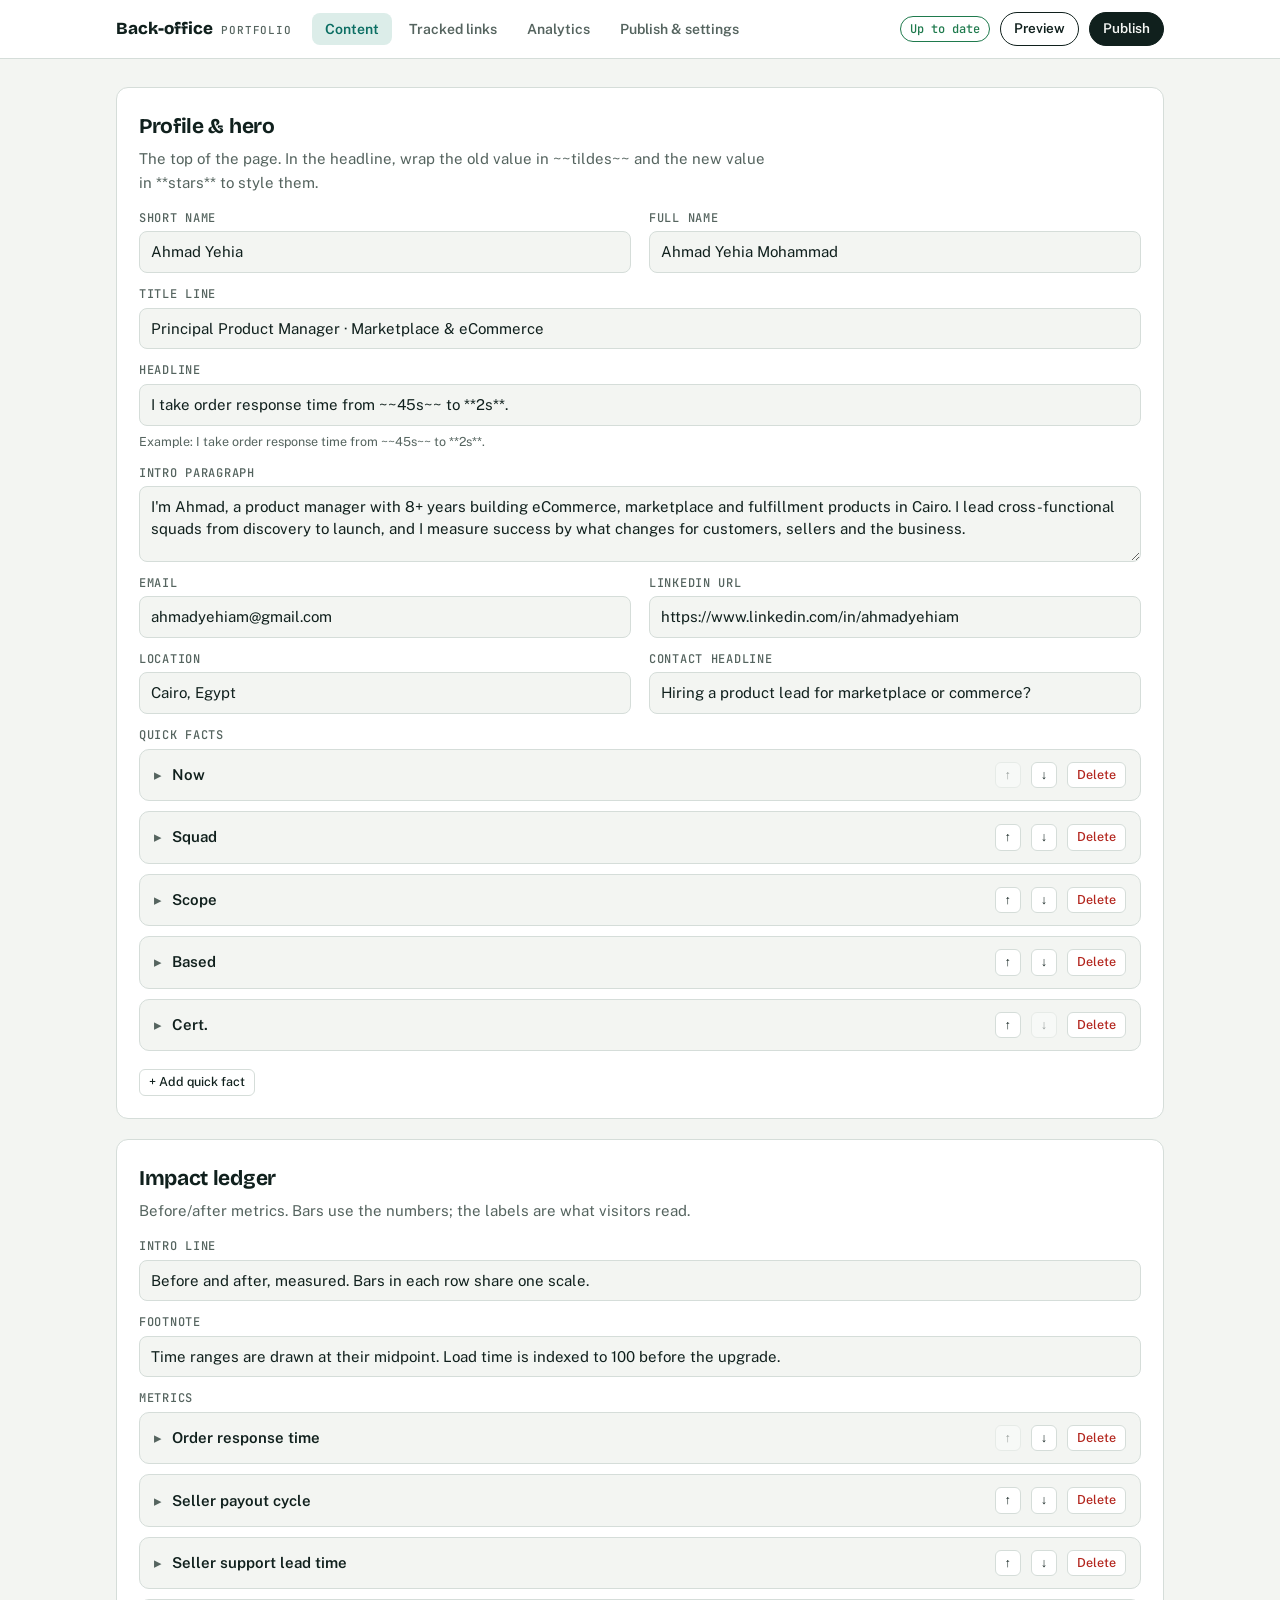
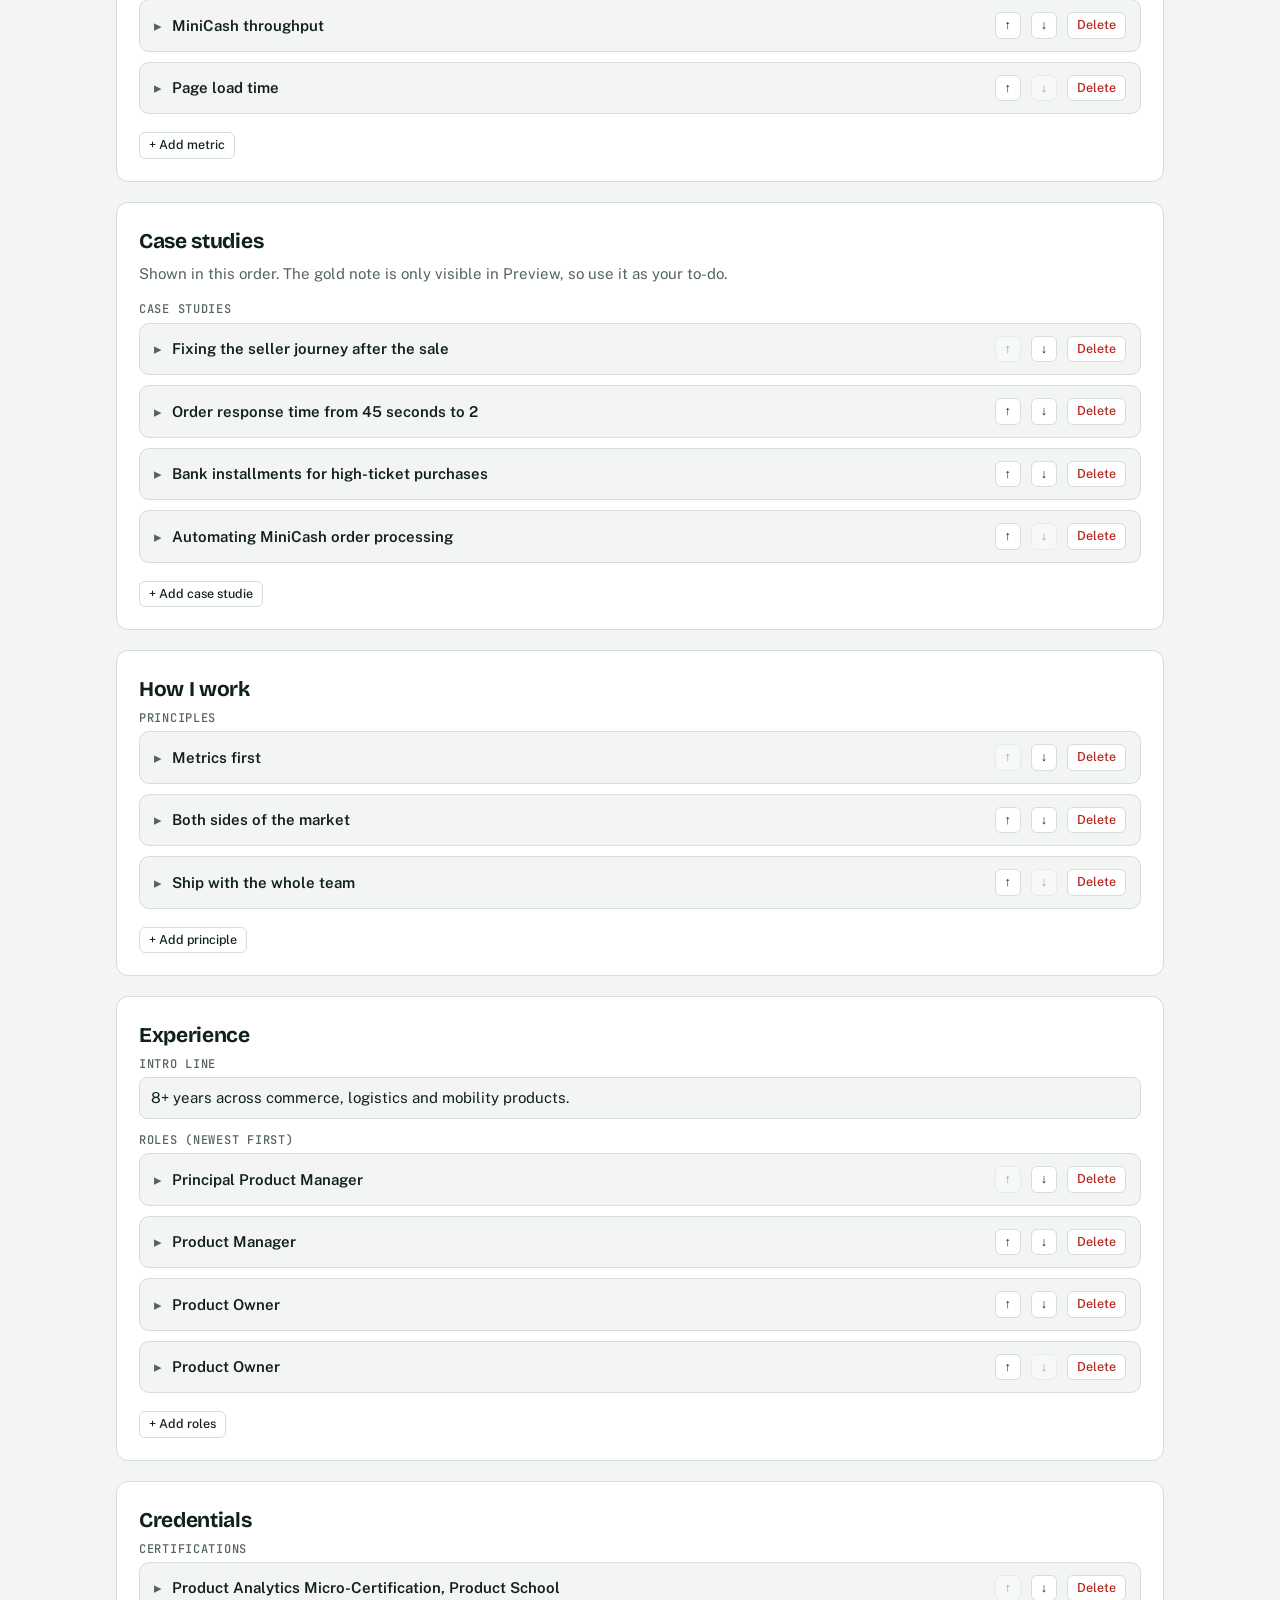
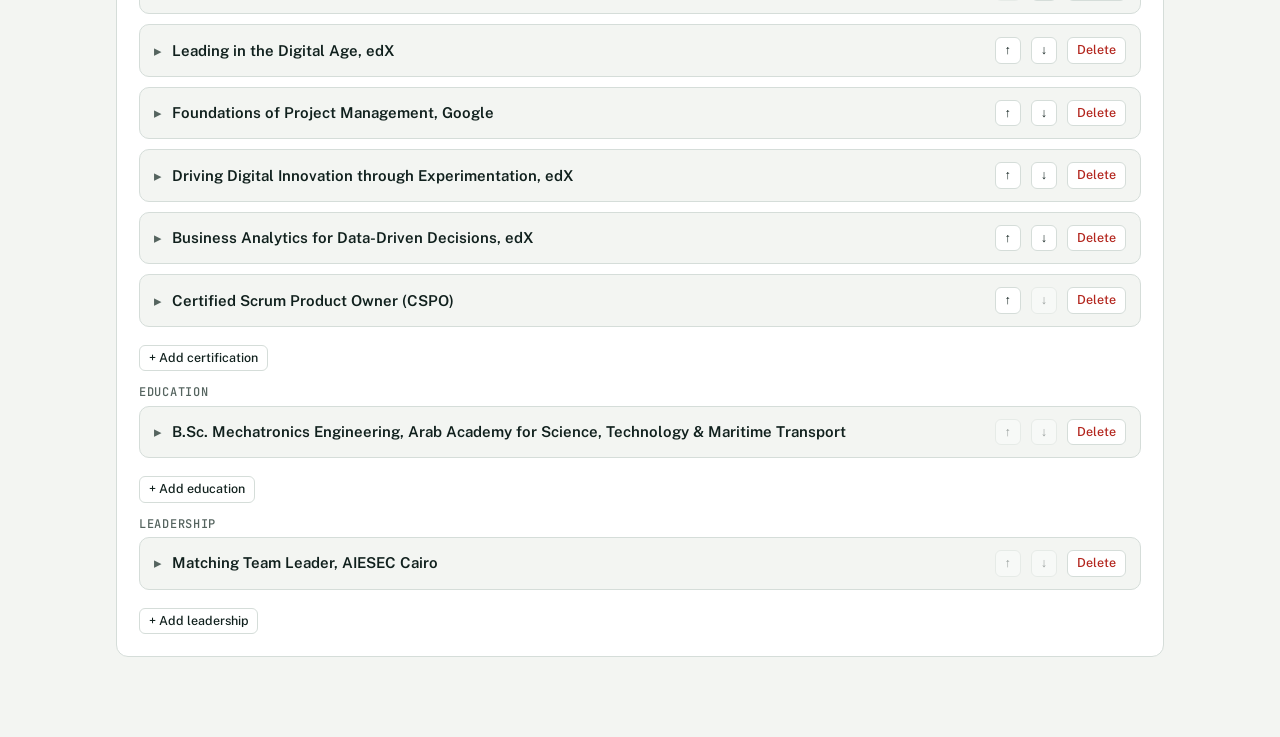
==== admin.html @ ebebc7ee "Add files via upload" ====
<!doctype html>
<html lang="en">
<head>
<meta charset="utf-8">
<meta name="viewport" content="width=device-width, initial-scale=1, viewport-fit=cover">
<meta name="robots" content="noindex, nofollow">
<title>Portfolio Back-office</title>
<link rel="preconnect" href="https://fonts.googleapis.com">
<link rel="preconnect" href="https://fonts.gstatic.com" crossorigin>
<link rel="stylesheet" href="https://fonts.googleapis.com/css2?family=Bricolage+Grotesque:opsz,wght@12..96,700;12..96,800&family=Public+Sans:wght@400;500;600&family=JetBrains+Mono:wght@400;500&display=swap">
<link rel="stylesheet" href="assets/site.css">
<style>
/* Back-office: sticky top bar with tabs + status, single working column. Reuses site tokens. */
:root{ --ok:#1F7A4D; --warn:#A86A00; --bad:#B3261E; }
@media (prefers-color-scheme: dark){ :root{ --ok:#5BD192; --warn:#F2B84B; --bad:#FF8A80; } }
body{font-size:15px}
.bar-top{position:sticky; top:0; z-index:30; background:var(--surface); border-bottom:1px solid var(--line)}
.bar-top .wrap{display:flex; flex-wrap:wrap; align-items:center; gap:10px 20px; padding-block:12px}
.brand{font:800 17px/1 var(--display)}
.brand small{font:500 11px/1 var(--mono); color:var(--muted); letter-spacing:.08em; text-transform:uppercase; margin-left:8px}
.tabs{display:flex; gap:4px; flex-wrap:wrap; flex:1}
.tab{font:600 14px/1 var(--body); padding:9px 13px; border-radius:8px; border:0; background:transparent; color:var(--muted); cursor:pointer}
.tab[aria-selected="true"]{background:var(--teal-soft); color:var(--teal)}
.status{display:flex; align-items:center; gap:10px; flex-wrap:wrap}
.pill{font:500 12px/1 var(--mono); padding:6px 9px; border-radius:999px; border:1px solid var(--line); color:var(--muted); white-space:nowrap}
.pill.dirty{border-color:var(--gold-bar); color:var(--gold)}
.pill.ok{border-color:var(--ok); color:var(--ok)}
.btn.sm{padding:9px 13px; font-size:13.5px}
main.wrap{padding-block:28px 80px}
.panel{display:grid; gap:20px}
.card{padding-block:22px; background:var(--surface); border:1px solid var(--line); border-radius:12px; padding:22px; min-width:0}
.card > h2{font-size:21px; margin-bottom:4px}
.card > .hint{color:var(--muted); margin:0 0 16px; max-width:70ch}
.grid2{display:grid; grid-template-columns:repeat(2,minmax(0,1fr)); gap:14px 18px}
.field{display:grid; gap:6px; min-width:0}
.field.full{grid-column:1 / -1}
.field > span{font:500 12px/1.2 var(--mono); letter-spacing:.06em; text-transform:uppercase; color:var(--muted)}
.field small{color:var(--muted); font-size:12.5px}
input[type=text], input[type=number], input[type=url], input[type=email], input[type=password], input[type=date], textarea, select{
  font:400 15px/1.45 var(--body); color:var(--fg); background:var(--bg); border:1px solid var(--line); border-radius:8px; padding:9px 11px; width:100%; min-width:0}
textarea{min-height:76px; resize:vertical}
input:focus, textarea:focus, select:focus{outline:2px solid var(--teal); outline-offset:0; border-color:transparent}
.check{display:flex; gap:8px; align-items:center; font-weight:500}
details.item{border:1px solid var(--line); border-radius:10px; background:var(--bg)}
details.item + details.item{margin-top:10px}
details.item > summary{cursor:pointer; list-style:none; display:flex; align-items:center; gap:10px; padding:12px 14px; font-weight:600}
details.item > summary::-webkit-details-marker{display:none}
details.item > summary::before{content:"▸"; color:var(--muted); transition:transform .15s}
details.item[open] > summary::before{transform:rotate(90deg)}
summary .s-title{flex:1; min-width:0; overflow:hidden; text-overflow:ellipsis; white-space:nowrap}
.item-body{padding:4px 14px 16px; display:grid; gap:14px}
.mini{font:500 12.5px/1 var(--body); padding:6px 9px; border-radius:6px; border:1px solid var(--line); background:var(--surface); color:var(--fg); cursor:pointer}
.mini:hover{border-color:var(--teal)}
.mini.danger{color:var(--bad)}
.mini:disabled{opacity:.4; cursor:default}
.list-actions{display:flex; gap:8px; margin-top:12px; flex-wrap:wrap}
.sub{border-left:2px solid var(--line); padding-left:14px; display:grid; gap:10px}
.sub-title{font:500 12px/1 var(--mono); letter-spacing:.06em; text-transform:uppercase; color:var(--muted)}
.row-inline{display:flex; gap:8px; flex-wrap:wrap; align-items:center}
.msg{font-size:14px; padding:10px 12px; border-radius:8px; background:var(--teal-soft); color:var(--fg)}
.msg.bad{background:color-mix(in srgb, var(--bad) 14%, transparent)}
.msg.warn{background:color-mix(in srgb, var(--gold-bar) 18%, transparent)}
table{width:100%; border-collapse:collapse; font-size:14px}
th{text-align:left; font:500 11.5px/1.2 var(--mono); letter-spacing:.06em; text-transform:uppercase; color:var(--muted); padding:8px 10px; border-bottom:1px solid var(--line); white-space:nowrap}
td{padding:10px; border-bottom:1px solid var(--line); vertical-align:top}
td.num, th.num{text-align:right; font-variant-numeric:tabular-nums}
.tbl{overflow-x:auto}
.code{font:400 12.5px/1.4 var(--mono); word-break:break-all}
.kpis{display:grid; grid-template-columns:repeat(4,minmax(0,1fr)); gap:14px}
.kpi{background:var(--bg); border:1px solid var(--line); border-radius:10px; padding:14px 16px}
.kpi b{display:block; font:700 30px/1.1 var(--display); font-variant-numeric:tabular-nums; margin-top:8px}
.kpi small{color:var(--muted)}
.example{font:500 11.5px/1 var(--mono); color:var(--gold); border:1px dashed var(--gold); border-radius:4px; padding:3px 6px; letter-spacing:.04em}
.chart{width:100%; height:auto; display:block}
.chart text{fill:var(--muted); font:500 10px var(--mono)}
.chart .grid{stroke:var(--line)}
.chart .b{fill:var(--teal)}
.chart .b.last{fill:var(--gold-bar)}
.funnel{display:grid; gap:10px}
.fstep{display:grid; grid-template-columns:minmax(0,180px) minmax(0,1fr) 64px; gap:12px; align-items:center}
.fstep .track{height:14px; background:var(--teal-soft); border-radius:3px; position:relative}
.fstep .fill{background:var(--teal)}
.two{display:grid; grid-template-columns:repeat(2,minmax(0,1fr)); gap:20px}
@media (max-width:820px){ .grid2, .two{grid-template-columns:1fr} .kpis{grid-template-columns:repeat(2,minmax(0,1fr))} .fstep{grid-template-columns:110px minmax(0,1fr) 48px} }
</style>
</head>
<body>
<div class="bar-top">
  <div class="wrap">
    <div class="brand">Back-office<small>Portfolio</small></div>
    <div class="tabs" role="tablist">
      <button class="tab" role="tab" id="t-content" data-tab="content" aria-selected="true">Content</button>
      <button class="tab" role="tab" id="t-links" data-tab="links" aria-selected="false">Tracked links</button>
      <button class="tab" role="tab" id="t-analytics" data-tab="analytics" aria-selected="false">Analytics</button>
      <button class="tab" role="tab" id="t-publish" data-tab="publish" aria-selected="false">Publish &amp; settings</button>
    </div>
    <div class="status">
      <span class="pill" id="draft-pill">Loading…</span>
      <a class="btn ghost sm" href="index.html?preview=1" target="_blank" rel="noopener" id="preview-btn">Preview</a>
      <button class="btn sm" type="button" id="publish-btn">Publish</button>
    </div>
  </div>
</div>

<main class="wrap">
  <div class="panel" id="p-content"></div>
  <div class="panel" id="p-links" hidden></div>
  <div class="panel" id="p-analytics" hidden></div>
  <div class="panel" id="p-publish" hidden></div>
</main>

<script>
(function () {
  "use strict";
  // ================= storage helpers =================
  function lsGet(k, d) { try { var v = localStorage.getItem(k); return v == null ? d : JSON.parse(v); } catch (e) { return d; } }
  function lsSet(k, v) { try { localStorage.setItem(k, JSON.stringify(v)); return true; } catch (e) { return false; } }
  function esc(s) { return String(s == null ? "" : s).replace(/[&<>"']/g, function (c) { return { "&": "&amp;", "<": "&lt;", ">": "&gt;", '"': "&quot;", "'": "&#39;" }[c]; }); }
  function $(id) { return document.getElementById(id); }
  function h(tag, attrs, kids) {
    var el = document.createElement(tag);
    for (var k in (attrs || {})) {
      var v = attrs[k];
      if (k === "text") el.textContent = v;
      else if (k === "html") el.innerHTML = v;
      else if (k.slice(0, 2) === "on") el.addEventListener(k.slice(2), v);
      else if (v === true) el.setAttribute(k, "");
      else if (v !== false && v != null) el.setAttribute(k, v);
    }
    (kids || []).forEach(function (c) { if (c != null) el.appendChild(typeof c === "string" ? document.createTextNode(c) : c); });
    return el;
  }
  function b64encode(str) { var bytes = new TextEncoder().encode(str), bin = ""; bytes.forEach(function (b) { bin += String.fromCharCode(b); }); return btoa(bin); }
  function b64decode(b64) { var bin = atob(b64.replace(/\n/g, "")), bytes = new Uint8Array(bin.length); for (var i = 0; i < bin.length; i++) bytes[i] = bin.charCodeAt(i); return new TextDecoder().decode(bytes); }
  function clone(o) { return JSON.parse(JSON.stringify(o)); }

  // ================= state =================
  var state = null;            // working draft
  var published = null;        // last known live content (string)
  var gh = lsGet("portfolio-github", { owner: "", repo: "", branch: "main", token: "" });

  function setDirty() {
    var dirty = published !== JSON.stringify(state);
    var p = $("draft-pill");
    p.textContent = dirty ? "Unpublished changes" : "Up to date";
    p.className = "pill " + (dirty ? "dirty" : "ok");
  }
  var saveT;
  function changed() {
    clearTimeout(saveT);
    saveT = setTimeout(function () { lsSet("portfolio-draft", state); setDirty(); }, 250);
    setDirty();
  }

  // ================= schema =================
  var CAT = [["seller", "Sellers"], ["customer", "Customers"], ["ops", "Operations"]];
  var SCHEMA = [
    { title: "Profile & hero", hint: "The top of the page. In the headline, wrap the old value in ~~tildes~~ and the new value in **stars** to style them.", path: "profile", fields: [
      { k: "name", label: "Short name" }, { k: "fullName", label: "Full name" },
      { k: "eyebrow", label: "Title line", full: true },
      { k: "headline", label: "Headline", full: true, help: "Example: I take order response time from ~~45s~~ to **2s**." },
      { k: "lede", label: "Intro paragraph", type: "textarea", full: true },
      { k: "email", label: "Email", type: "email" }, { k: "linkedin", label: "LinkedIn URL", type: "url" },
      { k: "location", label: "Location" }, { k: "contactHeadline", label: "Contact headline" },
      { k: "facts", label: "Quick facts", type: "list", itemTitle: "label", fields: [{ k: "label", label: "Label" }, { k: "value", label: "Value" }], blank: { label: "", value: "" } }
    ] },
    { title: "Impact ledger", hint: "Before/after metrics. Bars use the numbers; the labels are what visitors read.", path: "ledger", fields: [
      { k: "intro", label: "Intro line", full: true }, { k: "note", label: "Footnote", full: true },
      { k: "rows", label: "Metrics", type: "list", itemTitle: "title", fields: [
        { k: "title", label: "Metric" }, { k: "context", label: "Context" },
        { k: "before", label: "Before (number)", type: "number" }, { k: "after", label: "After (number)", type: "number" },
        { k: "beforeLabel", label: "Before label" }, { k: "afterLabel", label: "After label" },
        { k: "delta", label: "Headline change" }, { k: "sub", label: "Under the change" }
      ], blank: { title: "New metric", context: "", before: 100, after: 50, beforeLabel: "100", afterLabel: "50", delta: "−50%", sub: "" } }
    ] },
    { title: "Case studies", hint: "Shown in this order. The gold note is only visible in Preview, so use it as your to-do.", path: null, fields: [
      { k: "cases", label: "Case studies", type: "list", itemTitle: "title", fields: [
        { k: "title", label: "Title", full: true },
        { k: "category", label: "Filter group", type: "select", options: CAT },
        { k: "id", label: "Short id (for analytics)", help: "Lowercase letters and dashes. Changing it starts a new count." },
        { k: "tag", label: "Tag" }, { k: "period", label: "Period" },
        { k: "wide", label: "Full width", type: "check" },
        { k: "result", label: "Result (highlighted)", type: "textarea", full: true },
        { k: "sections", label: "Story blocks", type: "list", itemTitle: "label", fields: [{ k: "label", label: "Label" }, { k: "text", label: "Text", type: "textarea", full: true }], blank: { label: "Label", text: "" } },
        { k: "images", label: "Screenshots", type: "list", itemTitle: "caption", image: true, fields: [{ k: "src", label: "Image path or URL", full: true }, { k: "alt", label: "Alt text (describe the image)", full: true }, { k: "caption", label: "Caption", full: true }], blank: { src: "", alt: "", caption: "" } },
        { k: "todo", label: "Private note (preview only)", full: true }
      ], blank: { id: "new-case", category: "customer", wide: false, tag: "", period: "", title: "New case study", result: "", sections: [{ label: "Problem", text: "" }, { label: "What I did", text: "" }, { label: "Result", text: "" }], images: [], todo: "" } }
    ] },
    { title: "How I work", path: null, fields: [
      { k: "principles", label: "Principles", type: "list", itemTitle: "title", fields: [{ k: "title", label: "Title" }, { k: "text", label: "Text", type: "textarea", full: true }], blank: { title: "New principle", text: "" } }
    ] },
    { title: "Experience", path: null, fields: [
      { k: "experienceIntro", label: "Intro line", full: true },
      { k: "jobs", label: "Roles (newest first)", type: "list", itemTitle: "role", fields: [
        { k: "role", label: "Role" }, { k: "company", label: "Company" }, { k: "when", label: "Dates" },
        { k: "current", label: "Current role", type: "check" }, { k: "text", label: "Summary", type: "textarea", full: true }
      ], blank: { when: "", role: "New role", company: "", current: false, text: "" } }
    ] },
    { title: "Credentials", path: null, fields: [
      { k: "certifications", label: "Certifications", type: "list", itemTitle: "name", fields: [{ k: "name", label: "Name" }, { k: "year", label: "Year" }], blank: { name: "", year: "" } },
      { k: "education", label: "Education", type: "list", itemTitle: "name", fields: [{ k: "name", label: "Name" }, { k: "year", label: "Year" }], blank: { name: "", year: "" } },
      { k: "leadership", label: "Leadership", type: "list", itemTitle: "name", fields: [{ k: "name", label: "Name" }, { k: "year", label: "Year" }], blank: { name: "", year: "" } }
    ] }
  ];

  var uid = 0;
  function fieldEl(def, obj, onStructure) {
    var id = "f" + (++uid);
    if (def.type === "list") return listEl(def, obj, onStructure);
    if (def.type === "check") {
      var cb = h("input", { type: "checkbox", id: id });
      cb.checked = !!obj[def.k];
      cb.addEventListener("change", function () { obj[def.k] = cb.checked; changed(); });
      return h("label", { class: "check field" + (def.full ? " full" : ""), for: id }, [cb, def.label]);
    }
    var input;
    if (def.type === "textarea") input = h("textarea", { id: id });
    else if (def.type === "select") {
      input = h("select", { id: id }, def.options.map(function (o) { return h("option", { value: o[0], text: o[1] }); }));
    } else input = h("input", { type: def.type || "text", id: id, step: def.type === "number" ? "any" : null });
    input.value = obj[def.k] == null ? "" : obj[def.k];
    input.addEventListener("input", function () {
      obj[def.k] = def.type === "number" ? (input.value === "" ? 0 : +input.value) : input.value;
      changed();
      if (def.onTitle) def.onTitle(input.value);
    });
    return h("label", { class: "field" + (def.full || def.type === "textarea" ? " full" : ""), for: id }, [
      h("span", { text: def.label }), input, def.help ? h("small", { text: def.help }) : null
    ]);
  }

  function listEl(def, obj, onStructure) {
    if (!Array.isArray(obj[def.k])) obj[def.k] = [];
    var arr = obj[def.k];
    var wrap = h("div", { class: "field full" }, [h("span", { text: def.label })]);
    var box = h("div");
    function redraw() { box.innerHTML = ""; arr.forEach(function (item, i) { box.appendChild(itemEl(item, i)); }); }
    function itemEl(item, i) {
      var titleSpan = h("span", { class: "s-title", text: item[def.itemTitle] || "(untitled)" });
      var up = h("button", { class: "mini", type: "button", title: "Move up", "aria-label": "Move up", onclick: function (e) { e.preventDefault(); if (i > 0) { arr.splice(i - 1, 0, arr.splice(i, 1)[0]); changed(); redraw(); } } }, ["↑"]);
      var dn = h("button", { class: "mini", type: "button", title: "Move down", "aria-label": "Move down", onclick: function (e) { e.preventDefault(); if (i < arr.length - 1) { arr.splice(i + 1, 0, arr.splice(i, 1)[0]); changed(); redraw(); } } }, ["↓"]);
      up.disabled = i === 0; dn.disabled = i === arr.length - 1;
      var del = h("button", { class: "mini danger", type: "button", onclick: function (e) {
        e.preventDefault();
        if (del.dataset.armed) { arr.splice(i, 1); changed(); redraw(); }
        else { del.dataset.armed = "1"; del.textContent = "Click again to delete"; setTimeout(function () { if (del.isConnected) { delete del.dataset.armed; del.textContent = "Delete"; } }, 3000); }
      } }, ["Delete"]);
      var body = h("div", { class: "item-body" });
      var g = h("div", { class: "grid2" });
      def.fields.forEach(function (f) {
        var f2 = Object.assign({}, f);
        if (f.k === def.itemTitle) f2.onTitle = function (v) { titleSpan.textContent = v || "(untitled)"; };
        var el = fieldEl(f2, item);
        if (f.type === "list") { body.appendChild(g); g = h("div", { class: "grid2" }); el.classList.add("sub"); body.appendChild(el); }
        else g.appendChild(el);
      });
      body.appendChild(g);
      if (def.image) body.appendChild(uploadEl(item, body));
      return h("details", { class: "item" }, [h("summary", {}, [titleSpan, up, dn, del]), body]);
    }
    redraw();
    var add = h("button", { class: "mini", type: "button", onclick: function () { arr.push(clone(def.blank)); changed(); redraw(); var last = box.lastChild; if (last) last.open = true; } }, ["+ Add " + def.label.toLowerCase().replace(/s$/, "").replace(/ \(.*\)$/, "")]);
    wrap.appendChild(box);
    wrap.appendChild(h("div", { class: "list-actions" }, [add]));
    return wrap;
  }

  function uploadEl(item, body) {
    var id = "up" + (++uid);
    var out = h("small", { "aria-live": "polite" });
    var input = h("input", { type: "file", id: id, accept: "image/png,image/jpeg,image/webp,image/gif" });
    input.addEventListener("change", function () {
      var f = input.files[0]; if (!f) return;
      if (!ghReady()) { out.textContent = "Connect GitHub under Publish & settings to upload. Or put the file in your repo's assets folder and type its path above."; return; }
      if (f.size > 2.5e6) { out.textContent = "That image is over 2.5 MB. Export a smaller WebP or JPEG (about 1400px wide) and try again."; return; }
      var name = "assets/" + f.name.toLowerCase().replace(/[^a-z0-9.\-]+/g, "-");
      out.textContent = "Uploading " + name + "…";
      var rd = new FileReader();
      rd.onload = function () {
        ghPut(name, rd.result.split(",")[1], "Upload " + name).then(function () {
          item.src = name; changed();
          var srcInput = body.querySelector("input[type=text]"); if (srcInput) srcInput.value = name;
          out.textContent = "Uploaded. It goes live with your next publish.";
        }).catch(function (e) { out.textContent = "Upload failed: " + e.message; });
      };
      rd.readAsDataURL(f);
    });
    return h("label", { class: "field full", for: id }, [h("span", { text: "Upload screenshot" }), input, out]);
  }

  function renderContent() {
    var p = $("p-content"); p.innerHTML = "";
    SCHEMA.forEach(function (sec) {
      var target = sec.path ? (state[sec.path] = state[sec.path] || {}) : state;
      var g = h("div", { class: "grid2" });
      sec.fields.forEach(function (f) { g.appendChild(fieldEl(f, target)); });
      p.appendChild(h("section", { class: "card" }, [
        h("h2", { text: sec.title }), sec.hint ? h("p", { class: "hint", text: sec.hint }) : null, g
      ]));
    });
  }

  // ================= GitHub =================
  function ghReady() { return gh.owner && gh.repo && gh.token; }
  function ghUrl(path) { return "https://api.github.com/repos/" + encodeURIComponent(gh.owner) + "/" + encodeURIComponent(gh.repo) + "/contents/" + path; }
  function ghHeaders() { return { "Authorization": "Bearer " + gh.token, "Accept": "application/vnd.github+json", "X-GitHub-Api-Version": "2022-11-28" }; }
  function ghErr(r) {
    return r.json().catch(function () { return {}; }).then(function (j) {
      var m = j.message || ("HTTP " + r.status);
      if (r.status === 401) m = "GitHub rejected the token. Check it hasn't expired.";
      if (r.status === 404) m = "Repository, branch or file not found, or the token can't access this repo.";
      if (r.status === 403) m = "The token needs Contents: read and write on this repo. (" + m + ")";
      if (r.status === 409) m = "The file changed on GitHub since you loaded it. Load latest from GitHub, then publish again.";
      throw new Error(m);
    });
  }
  function ghGet(path) {
    return fetch(ghUrl(path) + "?ref=" + encodeURIComponent(gh.branch || "main"), { headers: ghHeaders(), cache: "no-store" })
      .then(function (r) { if (r.status === 404) return null; if (!r.ok) return ghErr(r); return r.json(); });
  }
  function ghPut(path, b64, message) {
    return ghGet(path).then(function (existing) {
      var body = { message: message, content: b64, branch: gh.branch || "main" };
      if (existing && existing.sha) body.sha = existing.sha;
      return fetch(ghUrl(path), { method: "PUT", headers: Object.assign({ "Content-Type": "application/json" }, ghHeaders()), body: JSON.stringify(body) })
        .then(function (r) { if (!r.ok) return ghErr(r); return r.json(); });
    });
  }

  function publish() {
    var btn = $("publish-btn");
    if (!ghReady()) { selectTab("publish"); flash("pub-msg", "Connect GitHub first, or use Download content.json and upload it to your host.", "warn"); return; }
    btn.disabled = true; btn.textContent = "Publishing…";
    var json = JSON.stringify(state, null, 2) + "\n";
    ghPut("content.json", b64encode(json), "Update portfolio content")
      .then(function () {
        published = JSON.stringify(state); setDirty();
        flash("pub-msg", "Published. GitHub Pages usually updates the live site within 1–2 minutes.", "ok");
        toast("Published");
      })
      .catch(function (e) { selectTab("publish"); flash("pub-msg", "Publish failed: " + e.message, "bad"); })
      .then(function () { btn.disabled = false; btn.textContent = "Publish"; });
  }

  // ================= Tracked links =================
  var links = lsGet("portfolio-links", []);
  function saveLinks() { lsSet("portfolio-links", links); }
  function siteUrl() { var u = lsGet("portfolio-site-url", ""); return u || location.href.replace(/admin\.html.*$/, ""); }
  function newCode() { var a = "abcdefghjkmnpqrstuvwxyz23456789", s = ""; for (var i = 0; i < 6; i++) s += a[Math.floor(Math.random() * a.length)]; return s; }
  var visitsByCode = null; // from analytics

  function renderLinks() {
    var p = $("p-links"); p.innerHTML = "";
    var company = h("input", { type: "text", id: "l-company", placeholder: "Company, e.g. Noon" });
    var role = h("input", { type: "text", id: "l-role", placeholder: "Role, e.g. Senior PM, Marketplace" });
    var date = h("input", { type: "date", id: "l-date" }); date.value = new Date().toISOString().slice(0, 10);
    var add = h("button", { class: "btn sm", type: "button", onclick: function () {
      if (!company.value.trim()) { company.focus(); return; }
      links.unshift({ code: newCode(), company: company.value.trim(), role: role.value.trim(), sent: date.value, stage: "Sent", notes: "" });
      saveLinks(); renderLinks();
    } }, ["Create link"]);
    var siteIn = h("input", { type: "url", id: "l-site", placeholder: "https://yourname.github.io/portfolio/" });
    siteIn.value = siteUrl();
    siteIn.addEventListener("change", function () { lsSet("portfolio-site-url", siteIn.value.trim()); renderLinks(); });

    p.appendChild(h("section", { class: "card" }, [
      h("h2", { text: "Tracked links" }),
      h("p", { class: "hint", text: "Create one link per application. When someone opens it, Analytics counts a visit for that code. The company names stay in this browser only; visitors just see a short code in the URL." }),
      h("div", { class: "grid2" }, [
        h("label", { class: "field", for: "l-company" }, [h("span", { text: "Company" }), company]),
        h("label", { class: "field", for: "l-role" }, [h("span", { text: "Role" }), role]),
        h("label", { class: "field", for: "l-date" }, [h("span", { text: "Sent on" }), date]),
        h("label", { class: "field", for: "l-site" }, [h("span", { text: "Your live site address" }), siteIn])
      ]),
      h("div", { class: "list-actions" }, [add])
    ]));

    var STAGES = ["Sent", "Opened", "Screen", "Interview", "Offer", "Closed"];
    var rows = links.map(function (l, i) {
      var url = siteUrl().replace(/[?#].*$/, "") + "?r=" + l.code;
      var visits = visitsByCode ? (visitsByCode[l.code] || 0) : "–";
      var sel = h("select", { "aria-label": "Stage for " + l.company }, STAGES.map(function (s) { return h("option", { value: s, text: s }); }));
      sel.value = l.stage || "Sent";
      sel.addEventListener("change", function () { l.stage = sel.value; saveLinks(); });
      var notes = h("input", { type: "text", "aria-label": "Notes for " + l.company, placeholder: "Notes" });
      notes.value = l.notes || "";
      notes.addEventListener("change", function () { l.notes = notes.value; saveLinks(); });
      var copyBtn = h("button", { class: "mini", type: "button", onclick: function () {
        navigator.clipboard.writeText(url).then(function () { copyBtn.textContent = "Copied"; setTimeout(function () { copyBtn.textContent = "Copy link"; }, 1500); }, function () { prompt("Copy this link", url); });
      } }, ["Copy link"]);
      var del = h("button", { class: "mini danger", type: "button", onclick: function () {
        if (del.dataset.armed) { links.splice(i, 1); saveLinks(); renderLinks(); }
        else { del.dataset.armed = "1"; del.textContent = "Sure?"; setTimeout(function () { if (del.isConnected) { delete del.dataset.armed; del.textContent = "Remove"; } }, 3000); }
      } }, ["Remove"]);
      return h("tr", {}, [
        h("td", {}, [h("strong", { text: l.company }), h("div", { style: "color:var(--muted)", text: l.role || "" })]),
        h("td", { class: "code", text: url }),
        h("td", { class: "num", text: l.sent || "" }),
        h("td", { class: "num", text: String(visits) }),
        h("td", {}, [sel]), h("td", {}, [notes]),
        h("td", {}, [h("div", { class: "row-inline" }, [copyBtn, del])])
      ]);
    });
    var table = links.length
      ? h("div", { class: "tbl" }, [h("table", {}, [h("thead", {}, [h("tr", {}, ["Company", "Link", "Sent", "Visits", "Stage", "Notes", ""].map(function (t, i) { return h("th", { class: i === 2 || i === 3 ? "num" : null, text: t }); }))]), h("tbody", {}, rows)])])
      : h("p", { class: "hint", text: "No links yet. Add the first company you're applying to above." });

    var exportBtn = h("button", { class: "mini", type: "button", onclick: function () { download("tracked-links-backup.json", JSON.stringify(links, null, 2)); } }, ["Download backup"]);
    var importIn = h("input", { type: "file", accept: "application/json", id: "l-import", style: "display:none" });
    importIn.addEventListener("change", function () {
      var f = importIn.files[0]; if (!f) return;
      f.text().then(function (t) { var arr = JSON.parse(t); if (!Array.isArray(arr)) throw 0; links = arr; saveLinks(); renderLinks(); }).catch(function () { toast("That file isn't a links backup"); });
    });
    var importBtn = h("button", { class: "mini", type: "button", onclick: function () { importIn.click(); } }, ["Restore backup"]);

    p.appendChild(h("section", { class: "card" }, [
      h("h2", { text: "Applications" }),
      h("p", { class: "hint", text: visitsByCode ? "Visits are for the period selected in Analytics." : "Load Analytics to fill in the Visits column." }),
      table, h("div", { class: "list-actions" }, [exportBtn, importBtn, importIn])
    ]));
  }

  // ================= Analytics =================
  var gcToken = lsGet("portfolio-gc-token", "");
  var gcDays = lsGet("portfolio-gc-days", 30);
  var EXAMPLE = {
    total: 186, events: 241,
    daily: Array.from({ length: 30 }, function (_, i) { return [3, 5, 2, 8, 6, 4, 9, 12, 7, 5, 3, 6, 10, 14, 8, 6, 4, 5, 7, 9, 11, 6, 3, 2, 5, 8, 4, 6, 9, 5][i]; }),
    hits: [
      { path: "case/order-speed", count: 64, event: true }, { path: "case/seller-journey", count: 58, event: true },
      { path: "case/installments", count: 31, event: true }, { path: "case/minicash-automation", count: 22, event: true },
      { path: "section/contact", count: 41, event: true }, { path: "click/linkedin", count: 12, event: true },
      { path: "click/email-copy", count: 6, event: true }, { path: "click/cv-download", count: 9, event: true }
    ]
  };

  function iso(d) { d = new Date(d); d.setUTCMinutes(0, 0, 0); return d.toISOString().replace(/\.\d{3}Z$/, "Z"); }
  function gcFetch(code, path, qs) {
    return fetch("https://" + code + ".goatcounter.com/api/v0/" + path + "?" + qs, { headers: { "Authorization": "Bearer " + gcToken, "Content-Type": "application/json" } })
      .then(function (r) {
        if (r.status === 401 || r.status === 403) throw new Error("GoatCounter rejected the API key. Create one with 'Read statistics' permission.");
        if (!r.ok) throw new Error("GoatCounter returned HTTP " + r.status + ".");
        return r.json();
      }, function () { throw new Error("NETWORK"); });
  }

  function loadStats() {
    var code = (state.settings || {}).goatcounter;
    var out = $("a-out");
    if (!code || !gcToken) { drawStats(EXAMPLE, true); return; }
    out.innerHTML = '<p class="hint">Loading statistics…</p>';
    var end = new Date(Date.now() + 3600e3), start = new Date(Date.now() - gcDays * 864e5);
    var qs = "start=" + encodeURIComponent(iso(start)) + "&end=" + encodeURIComponent(iso(end));
    Promise.all([gcFetch(code, "stats/total", qs), gcFetch(code, "stats/hits", qs + "&limit=100")])
      .then(function (res) {
        var t = res[0], hlist = res[1];
        var byDay = {};
        (t.stats || []).forEach(function (s) { byDay[s.day] = (byDay[s.day] || 0) + (s.daily || 0); });
        var days = [];
        for (var i = gcDays - 1; i >= 0; i--) { var d = new Date(Date.now() - i * 864e5).toISOString().slice(0, 10); days.push(byDay[d] || 0); }
        drawStats({ total: t.total || 0, events: t.total_events || 0, daily: days, hits: (hlist.hits || []).map(function (x) { return { path: x.path, count: x.count, event: x.event }; }) }, false);
      })
      .catch(function (e) {
        var dash = "https://" + code + ".goatcounter.com";
        out.innerHTML = "";
        out.appendChild(h("div", { class: "msg " + (e.message === "NETWORK" ? "warn" : "bad") }, [
          e.message === "NETWORK" ? "Your browser couldn't reach the GoatCounter API from this page. Your stats are still being collected; open them in your GoatCounter dashboard: " : e.message + " Dashboard: ",
          h("a", { href: dash, target: "_blank", rel: "noopener", text: dash.replace("https://", "") })
        ]));
      });
  }

  function drawStats(d, example) {
    var out = $("a-out"); out.innerHTML = "";
    var ev = {}; d.hits.forEach(function (x) { if (x.event || /^(case|click|ref|section|filter)\//.test(x.path)) ev[x.path] = (ev[x.path] || 0) + x.count; });
    var sumPrefix = function (pre) { return Object.keys(ev).filter(function (k) { return k.indexOf(pre) === 0; }).reduce(function (s, k) { return s + ev[k]; }, 0); };
    var caseReads = sumPrefix("case/"), contactSeen = ev["section/contact"] || 0;
    var contacted = (ev["click/email-copy"] || 0) + (ev["click/email-click"] || 0) + (ev["click/linkedin"] || 0);
    var cv = ev["click/cv-download"] || 0;

    visitsByCode = {};
    Object.keys(ev).forEach(function (k) { if (k.indexOf("ref/") === 0) visitsByCode[k.slice(4)] = ev[k]; });
    if (example) visitsByCode = null;

    var tag = example ? h("span", { class: "example", text: "EXAMPLE DATA" }) : null;
    out.appendChild(h("div", { class: "kpis" }, [
      kpi("Page visits", d.total, "last " + d.daily.length + " days"),
      kpi("Case study reads", caseReads, "read for 1.5s or more"),
      kpi("Contact actions", contacted, "email or LinkedIn clicks"),
      kpi("CV downloads", cv, "")
    ]));
    if (tag) out.firstChild.before(h("p", { class: "hint" }, [tag, " Add your GoatCounter code and API key above to see your real numbers."]));

    // daily chart
    var W = 720, H = 180, pad = { l: 30, r: 8, t: 10, b: 22 }, n = d.daily.length, max = Math.max.apply(null, d.daily.concat([1]));
    var step = Math.ceil(max / 4) || 1, top = step * 4;
    var bw = (W - pad.l - pad.r) / n;
    var svg = '<svg class="chart" viewBox="0 0 ' + W + " " + H + '" role="img" aria-label="Daily visits">';
    for (var g = 0; g <= 4; g++) { var y = pad.t + (H - pad.t - pad.b) * (1 - g / 4); svg += '<line class="grid" x1="' + pad.l + '" x2="' + (W - pad.r) + '" y1="' + y + '" y2="' + y + '"/><text x="' + (pad.l - 6) + '" y="' + (y + 3) + '" text-anchor="end">' + step * g + "</text>"; }
    d.daily.forEach(function (v, i) {
      var bh = (H - pad.t - pad.b) * v / top, x = pad.l + i * bw + 1;
      svg += '<rect class="b' + (i === n - 1 ? " last" : "") + '" x="' + x.toFixed(1) + '" y="' + (H - pad.b - bh).toFixed(1) + '" width="' + Math.max(bw - 2, 1).toFixed(1) + '" height="' + bh.toFixed(1) + '" rx="1.5"><title>' + v + "</title></rect>";
    });
    svg += '<text x="' + pad.l + '" y="' + (H - 6) + '">' + n + ' days ago</text><text x="' + (W - pad.r) + '" y="' + (H - 6) + '" text-anchor="end">today</text></svg>';

    // funnel
    var caseMax = Object.keys(ev).filter(function (k) { return k.indexOf("case/") === 0; }).reduce(function (m, k) { return Math.max(m, ev[k]); }, 0);
    var steps = [["Visited", d.total], ["Read a case study", Math.min(caseMax, d.total)], ["Reached contact", Math.min(contactSeen, d.total)], ["Took a contact action", Math.min(contacted, d.total)]];
    var fMax = Math.max(steps[0][1], 1);
    var funnel = h("div", { class: "funnel" }, steps.map(function (s) {
      return h("div", { class: "fstep" }, [h("span", { text: s[0] }), h("div", { class: "track" }, [h("div", { class: "fill", style: "width:" + (s[1] / fMax * 100) + "%" })]), h("strong", { class: "num", style: "text-align:right", text: String(s[1]) })]);
    }));

    out.appendChild(h("div", { class: "two" }, [
      h("div", { class: "card" }, [h("h2", { text: "Visits per day" }), h("div", { html: svg })]),
      h("div", { class: "card" }, [h("h2", { text: "Recruiter funnel" }), h("p", { class: "hint", text: "Approximate: case-study step uses the most-read case study." }), funnel])
    ]));

    // case table
    var caseRows = (state.cases || []).map(function (c) { return [c.title, ev["case/" + c.id] || 0]; }).sort(function (a, b) { return b[1] - a[1]; });
    var linkRows = [["LinkedIn", ev["click/linkedin"] || 0], ["Email clicked", ev["click/email-click"] || 0], ["Email copied", ev["click/email-copy"] || 0], ["CV downloaded", cv], ["“See case studies” button", ev["click/cta-case-studies"] || 0]];
    out.appendChild(h("div", { class: "two" }, [
      tableCard("Case studies by reads", ["Case study", "Reads"], caseRows),
      tableCard("Actions", ["Action", "Count"], linkRows)
    ]));
    if (!example) renderLinks();
  }
  function kpi(label, v, sub) { return h("div", { class: "kpi" }, [h("span", { class: "label", text: label }), h("b", { text: String(v) }), h("small", { text: sub })]); }
  function tableCard(title, head, rows) {
    return h("div", { class: "card" }, [h("h2", { text: title }), h("div", { class: "tbl" }, [h("table", {}, [
      h("thead", {}, [h("tr", {}, head.map(function (t, i) { return h("th", { class: i ? "num" : null, text: t }); }))]),
      h("tbody", {}, rows.map(function (r) { return h("tr", {}, [h("td", { text: r[0] }), h("td", { class: "num", text: String(r[1]) })]); }))
    ])])]);
  }

  function renderAnalytics() {
    var p = $("p-analytics"); p.innerHTML = "";
    state.settings = state.settings || {};
    var code = h("input", { type: "text", id: "a-code", placeholder: "e.g. ahmadyehia" }); code.value = state.settings.goatcounter || "";
    code.addEventListener("input", function () { state.settings.goatcounter = code.value.trim().toLowerCase(); changed(); });
    var tok = h("input", { type: "password", id: "a-token", placeholder: "Paste API key", autocomplete: "off" }); tok.value = gcToken;
    tok.addEventListener("change", function () { gcToken = tok.value.trim(); lsSet("portfolio-gc-token", gcToken); loadStats(); });
    var days = h("select", { id: "a-days" }, [[7, "Last 7 days"], [30, "Last 30 days"], [90, "Last 90 days"]].map(function (o) { return h("option", { value: o[0], text: o[1] }); }));
    days.value = String(gcDays);
    days.addEventListener("change", function () { gcDays = +days.value; lsSet("portfolio-gc-days", gcDays); loadStats(); });
    var skip = false; try { skip = localStorage.getItem("skipgc") === "t"; } catch (e) {}
    var skipCb = h("input", { type: "checkbox", id: "a-skip" }); skipCb.checked = skip;
    skipCb.addEventListener("change", function () { try { if (skipCb.checked) localStorage.setItem("skipgc", "t"); else localStorage.removeItem("skipgc"); } catch (e) {} });

    p.appendChild(h("section", { class: "card" }, [
      h("h2", { text: "Analytics" }),
      h("p", { class: "hint", html: "Powered by <a href=\"https://www.goatcounter.com\" target=\"_blank\" rel=\"noopener\">GoatCounter</a> (free, no cookies, so no cookie banner needed). The site code goes live when you publish. The API key stays in this browser." }),
      h("div", { class: "grid2" }, [
        h("label", { class: "field", for: "a-code" }, [h("span", { text: "GoatCounter site code" }), code, h("small", { text: "The part before .goatcounter.com" })]),
        h("label", { class: "field", for: "a-token" }, [h("span", { text: "API key (read statistics)" }), tok, h("small", { text: "GoatCounter → Settings → API. Only stored in this browser." })]),
        h("label", { class: "field", for: "a-days" }, [h("span", { text: "Period" }), days]),
        h("label", { class: "check field", for: "a-skip" }, [skipCb, "Don't count my own visits from this browser"])
      ])
    ]));
    p.appendChild(h("div", { id: "a-out", class: "panel" }));
    loadStats();
  }

  // ================= Publish & settings =================
  function renderPublish() {
    var p = $("p-publish"); p.innerHTML = "";
    function ghField(k, label, type, ph, help) {
      var i = h("input", { type: type || "text", id: "g-" + k, placeholder: ph || "", autocomplete: "off" }); i.value = gh[k] || "";
      i.addEventListener("change", function () { gh[k] = i.value.trim(); lsSet("portfolio-github", gh); });
      return h("label", { class: "field", for: "g-" + k }, [h("span", { text: label }), i, help ? h("small", { text: help }) : null]);
    }
    var test = h("button", { class: "mini", type: "button", onclick: function () {
      if (!ghReady()) { flash("gh-msg", "Fill in owner, repository and token first.", "warn"); return; }
      flash("gh-msg", "Checking…");
      ghGet("content.json").then(function (f) {
        flash("gh-msg", f ? "Connected. Found content.json on " + (gh.branch || "main") + "." : "Connected, but content.json isn't in this repo yet. Publishing will create it.", f ? "ok" : "warn");
      }).catch(function (e) { flash("gh-msg", e.message, "bad"); });
    } }, ["Test connection"]);
    var pull = h("button", { class: "mini", type: "button", onclick: function () {
      if (!ghReady()) { flash("gh-msg", "Connect GitHub first.", "warn"); return; }
      ghGet("content.json").then(function (f) {
        if (!f) throw new Error("content.json not found in the repo.");
        state = JSON.parse(b64decode(f.content)); published = JSON.stringify(state); lsSet("portfolio-draft", state);
        renderAll(); setDirty(); flash("gh-msg", "Loaded the latest content from GitHub.", "ok");
      }).catch(function (e) { flash("gh-msg", e.message, "bad"); });
    } }, ["Load latest from GitHub"]);
    var forget = h("button", { class: "mini danger", type: "button", onclick: function () { gh.token = ""; lsSet("portfolio-github", gh); renderPublish(); flash("gh-msg", "Token removed from this browser.", "ok"); } }, ["Forget token"]);

    p.appendChild(h("section", { class: "card" }, [
      h("h2", { text: "Publish to GitHub Pages" }),
      h("p", { class: "hint", text: "Publishing saves content.json to your repo, and GitHub Pages updates the site. Use a fine-grained token limited to this one repository with Contents: Read and write. It's stored only in this browser." }),
      h("div", { class: "grid2" }, [
        ghField("owner", "GitHub username", "text", "ahmadyehia"),
        ghField("repo", "Repository", "text", "portfolio"),
        ghField("branch", "Branch", "text", "main"),
        ghField("token", "Access token", "password", "github_pat_…")
      ]),
      h("div", { class: "list-actions" }, [test, pull, forget]),
      h("div", { id: "gh-msg", style: "margin-top:12px" }),
      h("div", { id: "pub-msg", style: "margin-top:12px" })
    ]));

    state.settings = state.settings || {};
    var g = h("div", { class: "grid2" });
    [{ k: "siteTitle", label: "Browser tab title" }, { k: "cvUrl", label: "CV file path", help: "Leave empty to hide the Download CV button." }, { k: "metaDescription", label: "Search/share description", type: "textarea" }]
      .forEach(function (f) { g.appendChild(fieldEl(f, state.settings)); });
    p.appendChild(h("section", { class: "card" }, [h("h2", { text: "Site settings" }), g]));

    var dl = h("button", { class: "mini", type: "button", onclick: function () { download("content.json", JSON.stringify(state, null, 2) + "\n"); } }, ["Download content.json"]);
    var imp = h("input", { type: "file", accept: "application/json", style: "display:none" });
    imp.addEventListener("change", function () {
      var f = imp.files[0]; if (!f) return;
      f.text().then(function (t) { state = JSON.parse(t); changed(); renderAll(); toast("Imported"); }).catch(function () { toast("That file isn't valid JSON"); });
    });
    var impBtn = h("button", { class: "mini", type: "button", onclick: function () { imp.click(); } }, ["Import content.json"]);
    var discard = h("button", { class: "mini danger", type: "button", onclick: function () {
      if (!discard.dataset.armed) { discard.dataset.armed = "1"; discard.textContent = "Click again to discard"; return; }
      loadLive().then(function (c) { state = c; lsSet("portfolio-draft", state); renderAll(); setDirty(); toast("Draft discarded"); });
    } }, ["Discard unpublished changes"]);
    p.appendChild(h("section", { class: "card" }, [
      h("h2", { text: "Manual backup" }),
      h("p", { class: "hint", text: "Not using GitHub? Download content.json and upload it to your host, replacing the old one." }),
      h("div", { class: "list-actions" }, [dl, impBtn, imp, discard])
    ]));
  }

  // ================= utils =================
  function download(name, text) {
    var a = h("a", { href: URL.createObjectURL(new Blob([text], { type: "application/json" })), download: name });
    document.body.appendChild(a); a.click(); setTimeout(function () { URL.revokeObjectURL(a.href); a.remove(); }, 500);
  }
  function flash(id, text, kind) { var el = $(id); if (el) { el.innerHTML = ""; el.appendChild(h("div", { class: "msg " + (kind === "bad" ? "bad" : kind === "warn" ? "warn" : ""), text: text })); } }
  var toastEl;
  function toast(t) {
    if (!toastEl) { toastEl = h("div", { role: "status", style: "position:fixed;left:50%;bottom:calc(20px + env(safe-area-inset-bottom,0px));transform:translateX(-50%);background:var(--fg);color:var(--bg);padding:10px 16px;border-radius:999px;font-weight:600;z-index:50" }); document.body.appendChild(toastEl); }
    toastEl.textContent = t; toastEl.hidden = false; clearTimeout(toastEl._t); toastEl._t = setTimeout(function () { toastEl.hidden = true; }, 2200);
  }
  function selectTab(name) {
    document.querySelectorAll(".tab").forEach(function (t) { t.setAttribute("aria-selected", t.dataset.tab === name ? "true" : "false"); });
    ["content", "links", "analytics", "publish"].forEach(function (n) { $("p-" + n).hidden = n !== name; });
    if (name === "analytics") renderAnalytics();
    if (name === "links") renderLinks();
    if (name === "publish") renderPublish();
    try { history.replaceState(null, "", "#" + name); } catch (e) {}
  }
  function renderAll() {
    renderContent();
    var cur = (location.hash || "#content").slice(1);
    if (["links", "analytics", "publish"].indexOf(cur) >= 0) selectTab(cur);
  }
  function loadLive() { return fetch("content.json", { cache: "no-cache" }).then(function (r) { if (!r.ok) throw new Error(); return r.json(); }); }

  document.querySelectorAll(".tab").forEach(function (t) { t.addEventListener("click", function () { selectTab(t.dataset.tab); }); });
  $("publish-btn").addEventListener("click", publish);
  $("preview-btn").addEventListener("click", function () { lsSet("portfolio-draft", state); });
  window.addEventListener("beforeunload", function (e) { if (state && published !== JSON.stringify(state)) { e.preventDefault(); e.returnValue = ""; } });

  // boot
  loadLive().then(function (live) {
    published = JSON.stringify(live);
    var draft = lsGet("portfolio-draft", null);
    state = draft || live;
  }).catch(function () {
    state = lsGet("portfolio-draft", null) || { settings: {}, profile: {}, ledger: { rows: [] }, cases: [], principles: [], jobs: [], certifications: [], education: [], leadership: [] };
    published = "";
  }).then(function () {
    renderAll(); setDirty();
  });
})();
</script>
</body>
</html>
---- assets/site.css ----
/* Layout: single 1080px column; a before→after "impact ledger" is the signature element, then case studies, timeline, contact. */
:root{
  --bg:#F3F5F2; --surface:#FFFFFF; --fg:#10201D; --muted:#55645F; --line:#D5DDD9;
  --teal:#0B6E63; --teal-soft:#DCEDE9; --gold:#C98A0C; --gold-bar:#E8A317; --before:#C4CEC9;
  --display:"Bricolage Grotesque", "Avenir Next", "Segoe UI", system-ui, sans-serif;
  --body:"Public Sans", "Helvetica Neue", Arial, system-ui, sans-serif;
  --mono:"JetBrains Mono", ui-monospace, "SF Mono", Menlo, monospace;
}
@media (prefers-color-scheme: dark){:root:not([data-theme="light"]){
  --bg:#0D1614; --surface:#14201D; --fg:#E6EEEB; --muted:#9AABA5; --line:#26352F;
  --teal:#4CC7B6; --teal-soft:#123430; --gold:#F2B84B; --gold-bar:#F2B84B; --before:#34443F; color-scheme:dark}}
:root[data-theme="dark"]{
  --bg:#0D1614; --surface:#14201D; --fg:#E6EEEB; --muted:#9AABA5; --line:#26352F;
  --teal:#4CC7B6; --teal-soft:#123430; --gold:#F2B84B; --gold-bar:#F2B84B; --before:#34443F; color-scheme:dark}

*{box-sizing:border-box}
body{background:var(--bg); color:var(--fg); font:400 16.5px/1.6 var(--body); -webkit-font-smoothing:antialiased}
.wrap{max-width:1080px; margin:0 auto; padding-left:max(16px, env(safe-area-inset-left,0px)); padding-right:max(16px, env(safe-area-inset-right,0px))}
a{color:var(--teal); text-underline-offset:3px}
a:focus-visible, button:focus-visible{outline:2px solid var(--teal); outline-offset:3px; border-radius:4px}
h1,h2,h3{font-family:var(--display); text-wrap:balance; margin:0; letter-spacing:-0.015em}
.label{font:500 12px/1 var(--mono); letter-spacing:.08em; text-transform:uppercase; color:var(--muted)}
section{padding-block:72px; border-top:1px solid var(--line)}
.sec-head{display:flex; flex-wrap:wrap; align-items:baseline; justify-content:space-between; gap:8px 24px; margin-bottom:36px}
.sec-head h2{font-size:clamp(28px,4vw,40px); font-weight:700}
.sec-head p{margin:0; color:var(--muted); max-width:46ch}

/* top bar */
header.top{padding-block:22px; display:flex; justify-content:space-between; align-items:center; gap:16px; flex-wrap:wrap}
.mark{font:800 18px/1 var(--display); color:var(--fg); text-decoration:none}
.mark span{color:var(--teal)}
nav{display:flex; gap:20px; flex-wrap:wrap}
nav a{color:var(--muted); text-decoration:none; font-size:14.5px; font-weight:500}
nav a:hover{color:var(--fg)}

/* hero */
.hero{padding-block:56px 72px; display:grid; grid-template-columns:minmax(0,1.5fr) minmax(0,1fr); gap:48px; align-items:end}
.hero h1{font-size:clamp(40px,6.6vw,78px); font-weight:800; line-height:.98; letter-spacing:-0.03em}
.hero h1 .num{color:var(--teal); font-variant-numeric:tabular-nums}
.hero h1 .strike{color:var(--muted); text-decoration:line-through; text-decoration-thickness:4px; text-decoration-color:var(--gold-bar)}
.hero .lede{font-size:18.5px; max-width:52ch; margin:24px 0 0}
.facts{display:grid; gap:14px; margin:0; padding:22px 0 0; border-top:2px solid var(--fg)}
.facts div{display:grid; grid-template-columns:110px minmax(0,1fr); gap:12px}
.facts dt{margin:0}
.facts dd{margin:0; font-weight:500}
.cta{display:flex; gap:12px; flex-wrap:wrap; margin-top:32px}
.btn{font:600 15px/1 var(--body); padding:13px 18px; border-radius:999px; border:1.5px solid var(--fg); background:var(--fg); color:var(--bg); text-decoration:none; cursor:pointer}
.btn.ghost{background:transparent; color:var(--fg)}
.btn:hover{opacity:.88}

/* impact ledger */
.ledger{background:var(--surface); border:1px solid var(--line); border-radius:14px; overflow:hidden}
.row{display:grid; grid-template-columns:minmax(0,1.1fr) minmax(0,1.6fr) minmax(0,.9fr); gap:24px; align-items:center; padding:22px 26px; border-bottom:1px solid var(--line)}
.row:last-child{border-bottom:0}
.row h3{font:600 16px/1.35 var(--body); letter-spacing:0}
.row .ctx{color:var(--muted); font-size:13.5px; margin-top:4px}
.bars{display:grid; gap:7px}
.bar{display:grid; grid-template-columns:52px minmax(0,1fr); align-items:center; gap:10px; font:500 11px/1 var(--mono); color:var(--muted); text-transform:uppercase; letter-spacing:.05em}
.track{height:12px; position:relative}
.fill{position:absolute; inset:0 auto 0 0; border-radius:3px; background:var(--before)}
.bar.after .fill{background:var(--gold-bar)}
.delta{text-align:right; font-variant-numeric:tabular-nums}
.delta b{display:block; font:700 clamp(22px,2.6vw,30px)/1.05 var(--display); color:var(--fg); letter-spacing:-0.02em}
.delta small{color:var(--muted); font-size:13px}
.ledger-note{color:var(--muted); font-size:13px; margin:14px 2px 0}

/* case studies */
.filters{display:flex; gap:8px; flex-wrap:wrap}
.chip{font:500 13.5px/1 var(--body); padding:9px 14px; border-radius:999px; border:1px solid var(--line); background:transparent; color:var(--muted); cursor:pointer}
.chip[aria-pressed="true"]{background:var(--teal); border-color:var(--teal); color:var(--bg)}
.cases{display:grid; grid-template-columns:repeat(2,minmax(0,1fr)); gap:20px}
.case{background:var(--surface); border:1px solid var(--line); border-radius:14px; padding:28px; display:flex; flex-direction:column; gap:16px; min-width:0}
.case .meta{display:flex; justify-content:space-between; gap:12px; flex-wrap:wrap}
.tag{font:500 11.5px/1 var(--mono); text-transform:uppercase; letter-spacing:.07em; color:var(--teal); background:var(--teal-soft); padding:6px 9px; border-radius:5px}
.case h3{font-size:24px; font-weight:700; line-height:1.15}
.case .result{font:700 15px/1.4 var(--body); color:var(--fg); border-left:3px solid var(--gold-bar); padding-left:12px}
.case dl{margin:0; display:grid; gap:12px}
.case dt{margin-bottom:3px}
.case dd{margin:0; color:var(--fg); font-size:15px}
.case.wide{grid-column:1 / -1}
.case.wide dl{grid-template-columns:repeat(3,minmax(0,1fr)); gap:24px}
.shots{display:grid; grid-template-columns:repeat(2,minmax(0,1fr)); gap:20px; margin-top:4px}
.shots figure{margin:0; min-width:0}
.shots img{display:block; width:100%; height:auto; border:1px solid var(--line); border-radius:10px; background:#fff}
.shots figcaption{color:var(--muted); font-size:13.5px; margin-top:10px}
@media (max-width:820px){.case.wide dl, .shots{grid-template-columns:1fr}}
.todo{display:inline; font:500 12.5px/1.5 var(--mono); color:var(--gold); border:1px dashed var(--gold); border-radius:4px; padding:1px 6px}

/* how I work */
.principles{display:grid; grid-template-columns:repeat(3,minmax(0,1fr)); gap:32px}
.principles h3{font-size:20px; font-weight:700; margin-bottom:8px}
.principles p{margin:0; color:var(--muted)}

/* timeline */
.timeline{display:grid; gap:0; border-left:2px solid var(--line); margin-left:6px}
.job{position:relative; padding:0 0 32px 28px; display:grid; grid-template-columns:minmax(0,190px) minmax(0,1fr); gap:8px 32px}
.job:last-child{padding-bottom:0}
.job::before{content:""; position:absolute; left:-7px; top:6px; width:12px; height:12px; border-radius:50%; background:var(--bg); border:2px solid var(--teal)}
.job.now::before{background:var(--teal)}
.job .when{font:500 13px/1.5 var(--mono); color:var(--muted); font-variant-numeric:tabular-nums}
.job h3{font-size:20px; font-weight:700}
.job .co{color:var(--muted); font-weight:500; margin-top:2px}
.job p{margin:8px 0 0; max-width:62ch}

.creds{display:grid; grid-template-columns:repeat(2,minmax(0,1fr)); gap:40px; margin-top:56px}
.creds ul{list-style:none; margin:14px 0 0; padding:0; display:grid; gap:10px}
.creds li{display:flex; justify-content:space-between; gap:16px; border-bottom:1px solid var(--line); padding-bottom:10px; font-size:15px}
.creds li span:last-child{font:400 13px/1.6 var(--mono); color:var(--muted); white-space:nowrap}

/* contact */
.contact{padding-block:80px 64px}
.contact h2{font-size:clamp(34px,5.4vw,60px); font-weight:800; line-height:1; letter-spacing:-0.03em; max-width:18ch}
.contact-row{display:flex; gap:14px; flex-wrap:wrap; align-items:center; margin-top:28px}
.email{font:500 clamp(17px,2.4vw,22px)/1 var(--mono); word-break:break-all; text-decoration:none; color:var(--fg)}
.copied{font:500 13px/1 var(--body); color:var(--teal)}
footer{padding-block:28px; border-top:1px solid var(--line); color:var(--muted); font-size:13.5px; display:flex; justify-content:space-between; flex-wrap:wrap; gap:8px}

@media (max-width:820px){
  .hero{grid-template-columns:1fr; gap:36px}
  .row{grid-template-columns:minmax(0,1fr) auto; gap:14px 18px}
  .row .bars{grid-column:1 / -1; grid-row:2}
  .cases, .principles, .creds{grid-template-columns:1fr}
  .job{grid-template-columns:1fr}
}
@media (max-width:480px){
  section{padding-block:56px}
  .row{padding:18px}
  .case{padding:22px}
  .facts div{grid-template-columns:92px minmax(0,1fr)}
}
@media (prefers-reduced-motion:no-preference){
  .fill{transition:width .9s cubic-bezier(.2,.7,.2,1)}
}

/* standalone additions */
html{scroll-behavior:smooth}
@media (prefers-reduced-motion:reduce){html{scroll-behavior:auto}}
body{margin:0}
img{max-width:100%}
[hidden]{display:none!important}
.load-msg{padding-block:120px; color:var(--muted); text-align:center}
.preview-bar{position:sticky; top:0; z-index:20; background:var(--gold-bar); color:#1b1400; font:600 13px/1.3 var(--body); padding:10px max(16px, env(safe-area-inset-left,0px)); text-align:center}
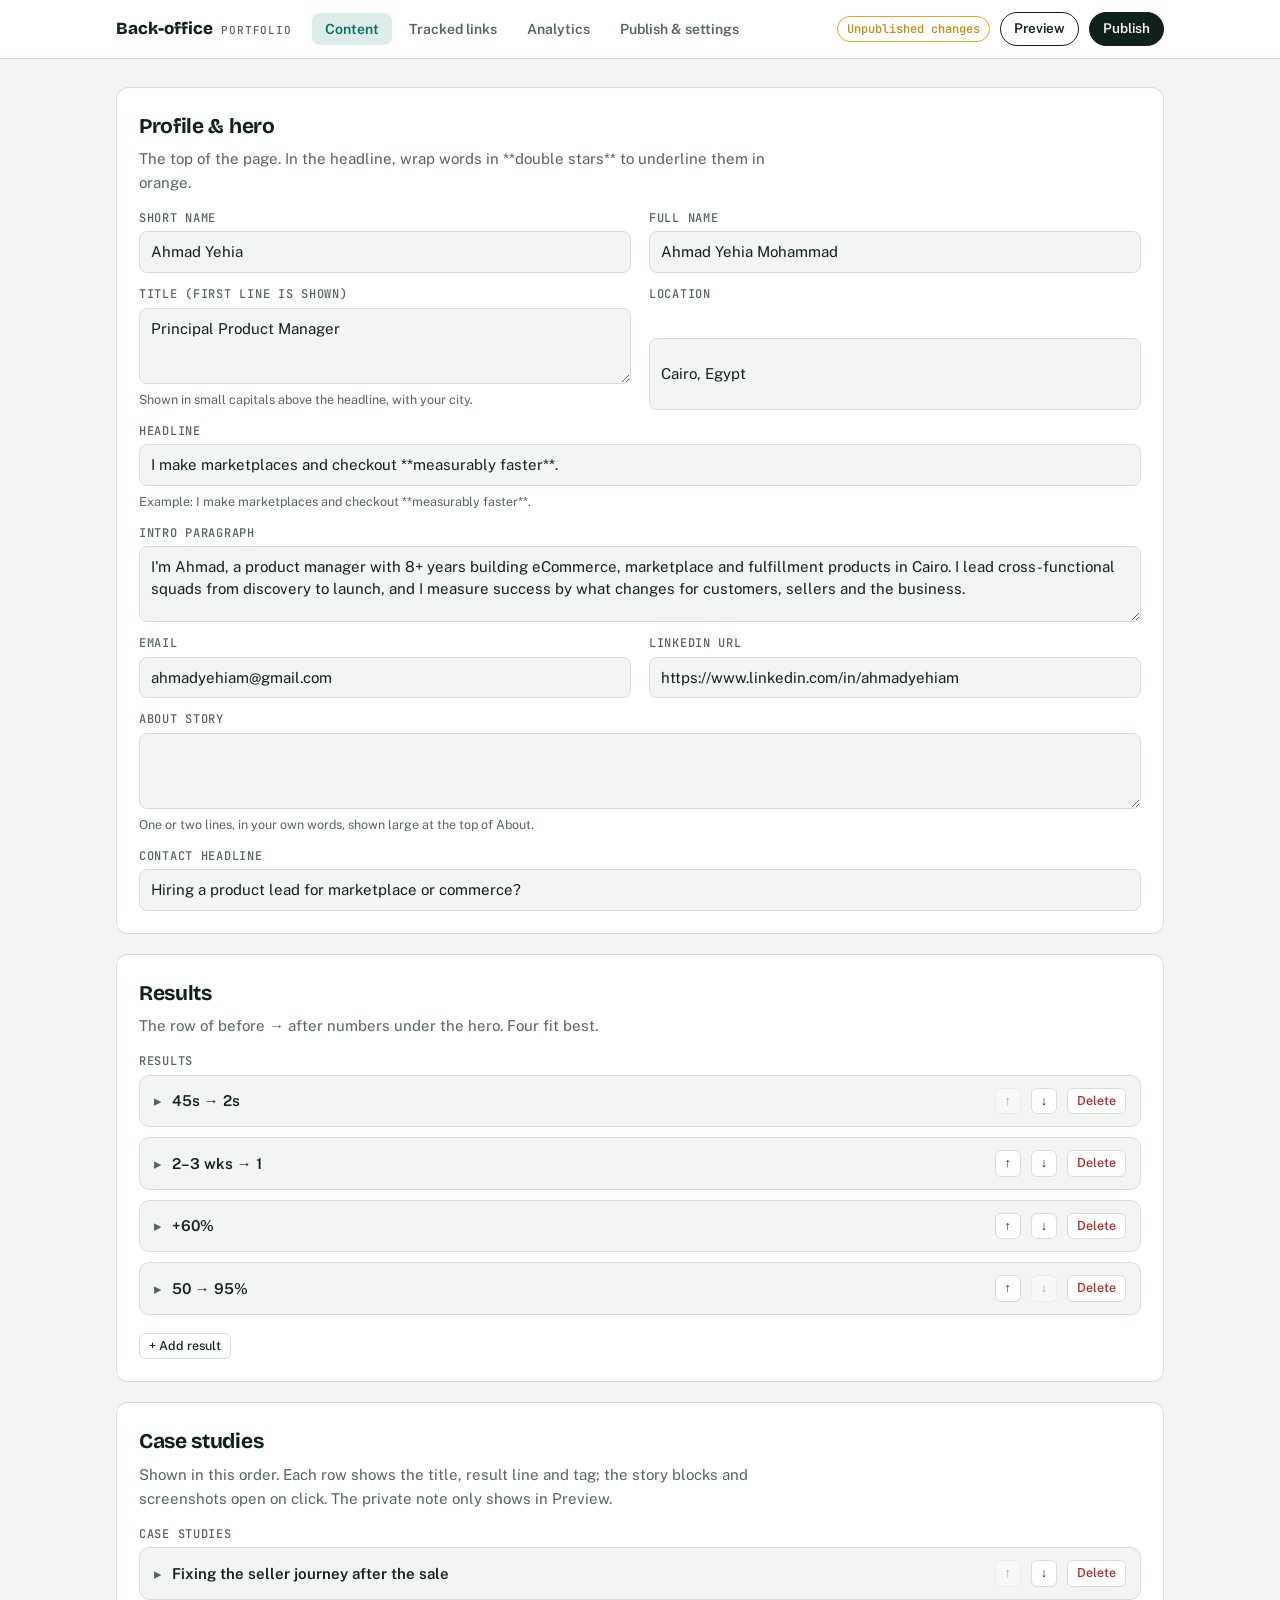
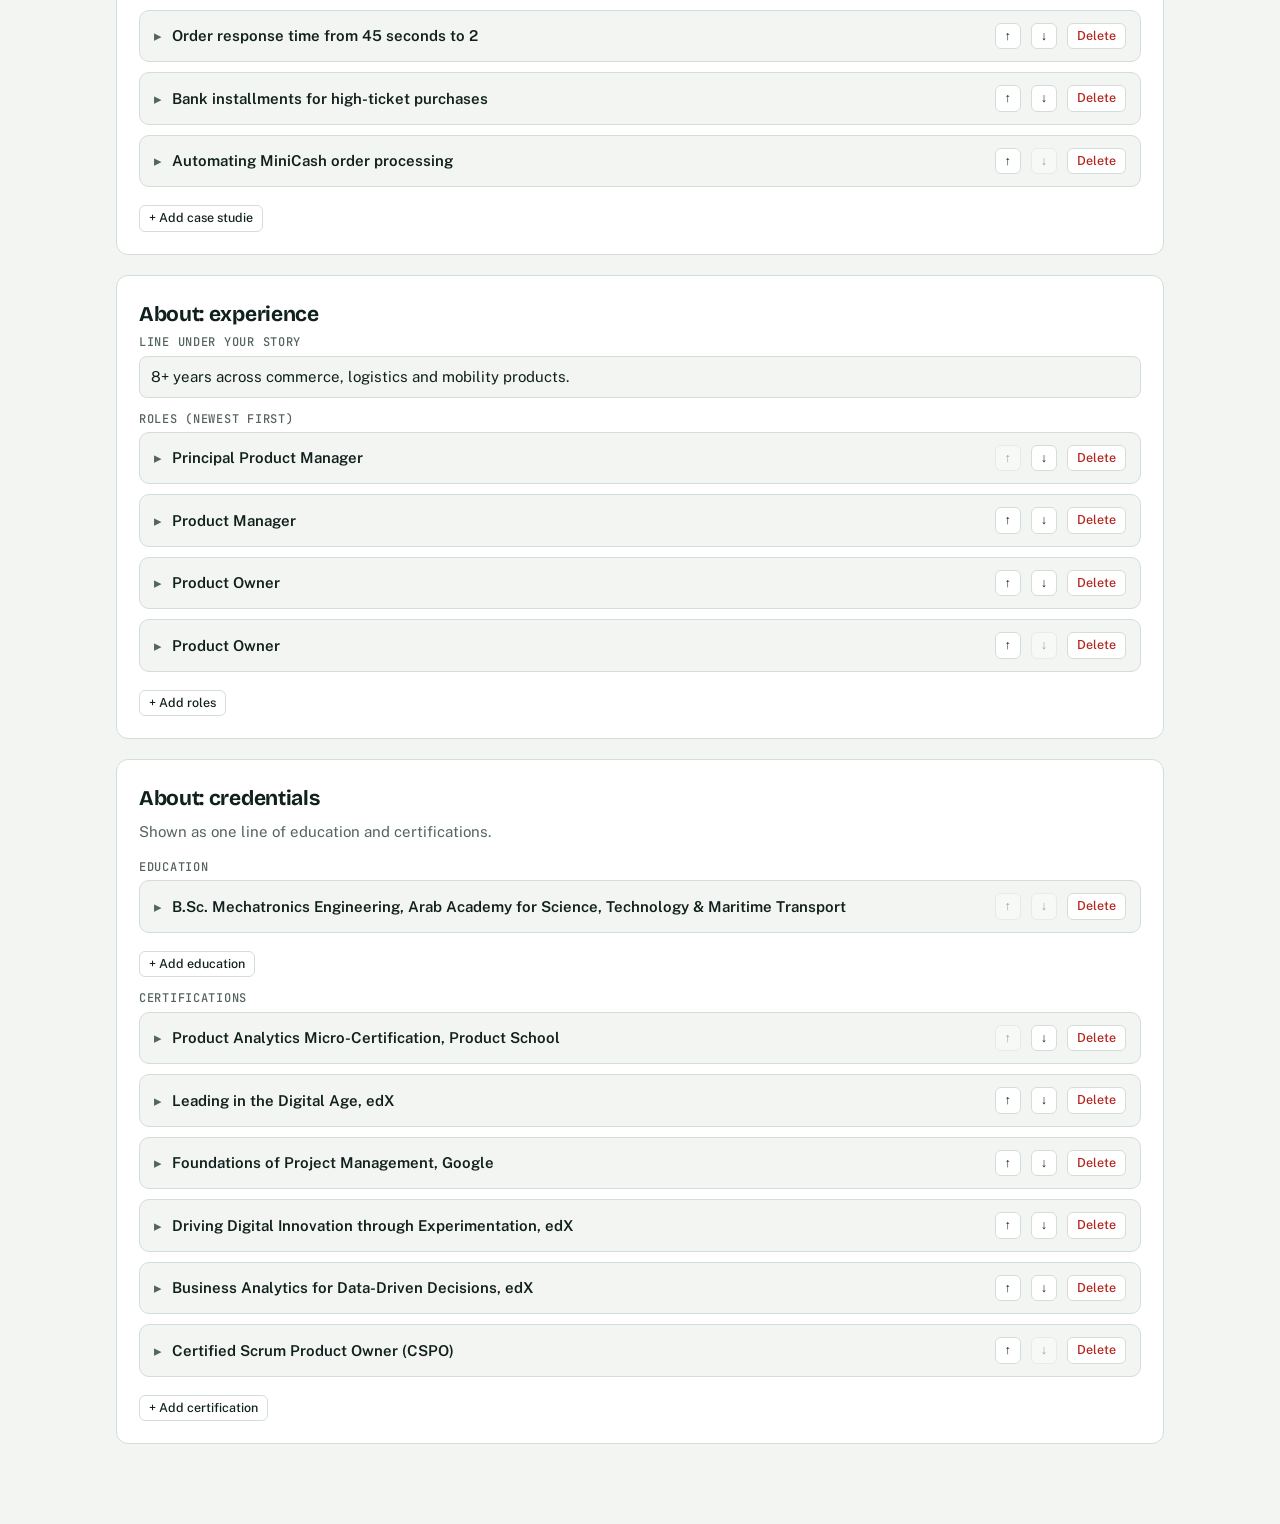
==== commit 439b6b56: "Notebook redesign: admin.html" ====
--- a/admin.html
+++ b/admin.html
@@ -8,7 +8,7 @@
 <link rel="preconnect" href="https://fonts.googleapis.com">
 <link rel="preconnect" href="https://fonts.gstatic.com" crossorigin>
 <link rel="stylesheet" href="https://fonts.googleapis.com/css2?family=Bricolage+Grotesque:opsz,wght@12..96,700;12..96,800&family=Public+Sans:wght@400;500;600&family=JetBrains+Mono:wght@400;500&display=swap">
-<link rel="stylesheet" href="assets/site.css">
+<link rel="stylesheet" href="assets/admin.css">
 <style>
 /* Back-office: sticky top bar with tabs + status, single working column. Reuses site tokens. */
 :root{ --ok:#1F7A4D; --warn:#A86A00; --bad:#B3261E; }
@@ -155,51 +155,40 @@
   // ================= schema =================
   var CAT = [["seller", "Sellers"], ["customer", "Customers"], ["ops", "Operations"]];
   var SCHEMA = [
-    { title: "Profile & hero", hint: "The top of the page. In the headline, wrap the old value in ~~tildes~~ and the new value in **stars** to style them.", path: "profile", fields: [
+    { title: "Profile & hero", hint: "The top of the page. In the headline, wrap words in **double stars** to underline them in orange.", path: "profile", fields: [
       { k: "name", label: "Short name" }, { k: "fullName", label: "Full name" },
-      { k: "eyebrow", label: "Title line", full: true },
-      { k: "headline", label: "Headline", full: true, help: "Example: I take order response time from ~~45s~~ to **2s**." },
+      { k: "roles", label: "Title (first line is shown)", type: "lines", help: "Shown in small capitals above the headline, with your city." },
+      { k: "location", label: "Location" },
+      { k: "tagline", label: "Headline", full: true, help: "Example: I make marketplaces and checkout **measurably faster**." },
       { k: "lede", label: "Intro paragraph", type: "textarea", full: true },
       { k: "email", label: "Email", type: "email" }, { k: "linkedin", label: "LinkedIn URL", type: "url" },
-      { k: "location", label: "Location" }, { k: "contactHeadline", label: "Contact headline" },
-      { k: "facts", label: "Quick facts", type: "list", itemTitle: "label", fields: [{ k: "label", label: "Label" }, { k: "value", label: "Value" }], blank: { label: "", value: "" } }
+      { k: "about", label: "About story", type: "textarea", full: true, help: "One or two lines, in your own words, shown large at the top of About." },
+      { k: "contactHeadline", label: "Contact headline", full: true }
     ] },
-    { title: "Impact ledger", hint: "Before/after metrics. Bars use the numbers; the labels are what visitors read.", path: "ledger", fields: [
-      { k: "intro", label: "Intro line", full: true }, { k: "note", label: "Footnote", full: true },
-      { k: "rows", label: "Metrics", type: "list", itemTitle: "title", fields: [
-        { k: "title", label: "Metric" }, { k: "context", label: "Context" },
-        { k: "before", label: "Before (number)", type: "number" }, { k: "after", label: "After (number)", type: "number" },
-        { k: "beforeLabel", label: "Before label" }, { k: "afterLabel", label: "After label" },
-        { k: "delta", label: "Headline change" }, { k: "sub", label: "Under the change" }
-      ], blank: { title: "New metric", context: "", before: 100, after: 50, beforeLabel: "100", afterLabel: "50", delta: "−50%", sub: "" } }
+    { title: "Results", hint: "The row of before → after numbers under the hero. Four fit best.", path: null, fields: [
+      { k: "stats", label: "Results", type: "list", itemTitle: "value", fields: [{ k: "value", label: "Number (e.g. 45s → 2s)" }, { k: "label", label: "What it measures" }], blank: { value: "", label: "" } }
     ] },
-    { title: "Case studies", hint: "Shown in this order. The gold note is only visible in Preview, so use it as your to-do.", path: null, fields: [
+    { title: "Case studies", hint: "Shown in this order. Each row shows the title, result line and tag; the story blocks and screenshots open on click. The private note only shows in Preview.", path: null, fields: [
       { k: "cases", label: "Case studies", type: "list", itemTitle: "title", fields: [
         { k: "title", label: "Title", full: true },
-        { k: "category", label: "Filter group", type: "select", options: CAT },
+        { k: "period", label: "Date stamp" },
         { k: "id", label: "Short id (for analytics)", help: "Lowercase letters and dashes. Changing it starts a new count." },
-        { k: "tag", label: "Tag" }, { k: "period", label: "Period" },
-        { k: "wide", label: "Full width", type: "check" },
-        { k: "result", label: "Result (highlighted)", type: "textarea", full: true },
+        { k: "result", label: "Result line", type: "textarea", full: true },
+        { k: "tag", label: "Tags (e.g. Marketplace · Sellers)", full: true },
         { k: "sections", label: "Story blocks", type: "list", itemTitle: "label", fields: [{ k: "label", label: "Label" }, { k: "text", label: "Text", type: "textarea", full: true }], blank: { label: "Label", text: "" } },
         { k: "images", label: "Screenshots", type: "list", itemTitle: "caption", image: true, fields: [{ k: "src", label: "Image path or URL", full: true }, { k: "alt", label: "Alt text (describe the image)", full: true }, { k: "caption", label: "Caption", full: true }], blank: { src: "", alt: "", caption: "" } },
         { k: "todo", label: "Private note (preview only)", full: true }
       ], blank: { id: "new-case", category: "customer", wide: false, tag: "", period: "", title: "New case study", result: "", sections: [{ label: "Problem", text: "" }, { label: "What I did", text: "" }, { label: "Result", text: "" }], images: [], todo: "" } }
     ] },
-    { title: "How I work", path: null, fields: [
-      { k: "principles", label: "Principles", type: "list", itemTitle: "title", fields: [{ k: "title", label: "Title" }, { k: "text", label: "Text", type: "textarea", full: true }], blank: { title: "New principle", text: "" } }
-    ] },
-    { title: "Experience", path: null, fields: [
-      { k: "experienceIntro", label: "Intro line", full: true },
+    { title: "About: experience", path: null, fields: [
+      { k: "experienceIntro", label: "Line under your story", full: true },
       { k: "jobs", label: "Roles (newest first)", type: "list", itemTitle: "role", fields: [
-        { k: "role", label: "Role" }, { k: "company", label: "Company" }, { k: "when", label: "Dates" },
-        { k: "current", label: "Current role", type: "check" }, { k: "text", label: "Summary", type: "textarea", full: true }
+        { k: "role", label: "Role" }, { k: "company", label: "Company" }, { k: "when", label: "Dates" }
       ], blank: { when: "", role: "New role", company: "", current: false, text: "" } }
     ] },
-    { title: "Credentials", path: null, fields: [
-      { k: "certifications", label: "Certifications", type: "list", itemTitle: "name", fields: [{ k: "name", label: "Name" }, { k: "year", label: "Year" }], blank: { name: "", year: "" } },
+    { title: "About: credentials", hint: "Shown as one line of education and certifications.", path: null, fields: [
       { k: "education", label: "Education", type: "list", itemTitle: "name", fields: [{ k: "name", label: "Name" }, { k: "year", label: "Year" }], blank: { name: "", year: "" } },
-      { k: "leadership", label: "Leadership", type: "list", itemTitle: "name", fields: [{ k: "name", label: "Name" }, { k: "year", label: "Year" }], blank: { name: "", year: "" } }
+      { k: "certifications", label: "Certifications", type: "list", itemTitle: "name", fields: [{ k: "name", label: "Name" }, { k: "year", label: "Year" }], blank: { name: "", year: "" } }
     ] }
   ];
 
@@ -212,6 +201,18 @@
       cb.checked = !!obj[def.k];
       cb.addEventListener("change", function () { obj[def.k] = cb.checked; changed(); });
       return h("label", { class: "check field" + (def.full ? " full" : ""), for: id }, [cb, def.label]);
+    }
+    if (def.type === "lines") {
+      var ta = h("textarea", { id: id });
+      ta.value = (obj[def.k] || []).join("\n");
+      ta.addEventListener("input", function () { obj[def.k] = ta.value.split("\n").map(function (x) { return x.trim(); }).filter(Boolean); changed(); });
+      return h("label", { class: "field" + (def.full ? " full" : ""), for: id }, [h("span", { text: def.label }), ta, def.help ? h("small", { text: def.help }) : null]);
+    }
+    if (def.type === "image") {
+      var ti = h("input", { type: "text", id: id, placeholder: "assets/photo.jpg" });
+      ti.value = obj[def.k] || "";
+      ti.addEventListener("input", function () { obj[def.k] = ti.value.trim(); changed(); });
+      return h("div", { class: "field full" }, [h("label", { for: id }, [h("span", { text: def.label })]), ti, def.help ? h("small", { text: def.help }) : null, uploadEl(obj, def.k, ti, "Upload photo")]);
     }
     var input;
     if (def.type === "textarea") input = h("textarea", { id: id });
@@ -255,7 +256,7 @@
         else g.appendChild(el);
       });
       body.appendChild(g);
-      if (def.image) body.appendChild(uploadEl(item, body));
+      if (def.image) body.appendChild(uploadEl(item, "src", body.querySelector("input[type=text]"), "Upload screenshot"));
       return h("details", { class: "item" }, [h("summary", {}, [titleSpan, up, dn, del]), body]);
     }
     redraw();
@@ -265,7 +266,7 @@
     return wrap;
   }
 
-  function uploadEl(item, body) {
+  function uploadEl(item, key, srcInput, label) {
     var id = "up" + (++uid);
     var out = h("small", { "aria-live": "polite" });
     var input = h("input", { type: "file", id: id, accept: "image/png,image/jpeg,image/webp,image/gif" });
@@ -278,14 +279,14 @@
       var rd = new FileReader();
       rd.onload = function () {
         ghPut(name, rd.result.split(",")[1], "Upload " + name).then(function () {
-          item.src = name; changed();
-          var srcInput = body.querySelector("input[type=text]"); if (srcInput) srcInput.value = name;
+          item[key] = name; changed();
+          if (srcInput) srcInput.value = name;
           out.textContent = "Uploaded. It goes live with your next publish.";
         }).catch(function (e) { out.textContent = "Upload failed: " + e.message; });
       };
       rd.readAsDataURL(f);
     });
-    return h("label", { class: "field full", for: id }, [h("span", { text: "Upload screenshot" }), input, out]);
+    return h("label", { class: "field full", for: id }, [h("span", { text: label }), input, out]);
   }
 
   function renderContent() {
@@ -298,6 +299,16 @@
         h("h2", { text: sec.title }), sec.hint ? h("p", { class: "hint", text: sec.hint }) : null, g
       ]));
     });
+  }
+
+  // Fill fields added in the redesign so they're editable (publish to save them)
+  function migrate(c) {
+    c.profile = c.profile || {};
+    if (!c.profile.roles) c.profile.roles = ["Principal Product Manager"];
+    if (!c.profile.tagline) c.profile.tagline = "I make marketplaces and checkout **measurably faster**.";
+    if (c.profile.about == null) c.profile.about = "";
+    if (!c.stats || (c.stats[0] && c.stats[0].value === "8+")) c.stats = [{ value: "45s → 2s", label: "Order response time" }, { value: "2–3 wks → 1", label: "Seller payout cycle" }, { value: "+60%", label: "Above target, installments month 1" }, { value: "50 → 95%", label: "MiniCash throughput" }];
+    return c;
   }
 
   // ================= GitHub =================
@@ -485,7 +496,7 @@
     var tag = example ? h("span", { class: "example", text: "EXAMPLE DATA" }) : null;
     out.appendChild(h("div", { class: "kpis" }, [
       kpi("Page visits", d.total, "last " + d.daily.length + " days"),
-      kpi("Case study reads", caseReads, "read for 1.5s or more"),
+      kpi("Case study reads", caseReads, "opened to read"),
       kpi("Contact actions", contacted, "email or LinkedIn clicks"),
       kpi("CV downloads", cv, "")
     ]));
@@ -513,7 +524,7 @@
 
     out.appendChild(h("div", { class: "two" }, [
       h("div", { class: "card" }, [h("h2", { text: "Visits per day" }), h("div", { html: svg })]),
-      h("div", { class: "card" }, [h("h2", { text: "Recruiter funnel" }), h("p", { class: "hint", text: "Approximate: case-study step uses the most-read case study." }), funnel])
+      h("div", { class: "card" }, [h("h2", { text: "Recruiter funnel" }), h("p", { class: "hint", text: "Approximate: case-study step uses the most-opened case study." }), funnel])
     ]));
 
     // case table
@@ -580,7 +591,7 @@
       if (!ghReady()) { flash("gh-msg", "Connect GitHub first.", "warn"); return; }
       ghGet("content.json").then(function (f) {
         if (!f) throw new Error("content.json not found in the repo.");
-        state = JSON.parse(b64decode(f.content)); published = JSON.stringify(state); lsSet("portfolio-draft", state);
+        var raw = JSON.parse(b64decode(f.content)); published = JSON.stringify(raw); state = migrate(raw); lsSet("portfolio-draft", state);
         renderAll(); setDirty(); flash("gh-msg", "Loaded the latest content from GitHub.", "ok");
       }).catch(function (e) { flash("gh-msg", e.message, "bad"); });
     } }, ["Load latest from GitHub"]);
@@ -660,6 +671,7 @@
     published = JSON.stringify(live);
     var draft = lsGet("portfolio-draft", null);
     state = draft || live;
+    migrate(state);
   }).catch(function () {
     state = lsGet("portfolio-draft", null) || { settings: {}, profile: {}, ledger: { rows: [] }, cases: [], principles: [], jobs: [], certifications: [], education: [], leadership: [] };
     published = "";
--- a/assets/admin.css
+++ b/assets/admin.css
@@ -0,0 +1,143 @@
+
+/* Layout: single 1080px column; a before→after "impact ledger" is the signature element, then case studies, timeline, contact. */
+:root{
+  --bg:#F3F5F2; --surface:#FFFFFF; --fg:#10201D; --muted:#55645F; --line:#D5DDD9;
+  --teal:#0B6E63; --teal-soft:#DCEDE9; --gold:#C98A0C; --gold-bar:#E8A317; --before:#C4CEC9;
+  --display:"Bricolage Grotesque", "Avenir Next", "Segoe UI", system-ui, sans-serif;
+  --body:"Public Sans", "Helvetica Neue", Arial, system-ui, sans-serif;
+  --mono:"JetBrains Mono", ui-monospace, "SF Mono", Menlo, monospace;
+}
+@media (prefers-color-scheme: dark){:root:not([data-theme="light"]){
+  --bg:#0D1614; --surface:#14201D; --fg:#E6EEEB; --muted:#9AABA5; --line:#26352F;
+  --teal:#4CC7B6; --teal-soft:#123430; --gold:#F2B84B; --gold-bar:#F2B84B; --before:#34443F; color-scheme:dark}}
+:root[data-theme="dark"]{
+  --bg:#0D1614; --surface:#14201D; --fg:#E6EEEB; --muted:#9AABA5; --line:#26352F;
+  --teal:#4CC7B6; --teal-soft:#123430; --gold:#F2B84B; --gold-bar:#F2B84B; --before:#34443F; color-scheme:dark}
+
+*{box-sizing:border-box}
+body{background:var(--bg); color:var(--fg); font:400 16.5px/1.6 var(--body); -webkit-font-smoothing:antialiased}
+.wrap{max-width:1080px; margin:0 auto; padding-left:max(16px, env(safe-area-inset-left,0px)); padding-right:max(16px, env(safe-area-inset-right,0px))}
+a{color:var(--teal); text-underline-offset:3px}
+a:focus-visible, button:focus-visible{outline:2px solid var(--teal); outline-offset:3px; border-radius:4px}
+h1,h2,h3{font-family:var(--display); text-wrap:balance; margin:0; letter-spacing:-0.015em}
+.label{font:500 12px/1 var(--mono); letter-spacing:.08em; text-transform:uppercase; color:var(--muted)}
+section{padding-block:72px; border-top:1px solid var(--line)}
+.sec-head{display:flex; flex-wrap:wrap; align-items:baseline; justify-content:space-between; gap:8px 24px; margin-bottom:36px}
+.sec-head h2{font-size:clamp(28px,4vw,40px); font-weight:700}
+.sec-head p{margin:0; color:var(--muted); max-width:46ch}
+
+/* top bar */
+header.top{padding-block:22px; display:flex; justify-content:space-between; align-items:center; gap:16px; flex-wrap:wrap}
+.mark{font:800 18px/1 var(--display); color:var(--fg); text-decoration:none}
+.mark span{color:var(--teal)}
+nav{display:flex; gap:20px; flex-wrap:wrap}
+nav a{color:var(--muted); text-decoration:none; font-size:14.5px; font-weight:500}
+nav a:hover{color:var(--fg)}
+
+/* hero */
+.hero{padding-block:56px 72px; display:grid; grid-template-columns:minmax(0,1.5fr) minmax(0,1fr); gap:48px; align-items:end}
+.hero h1{font-size:clamp(40px,6.6vw,78px); font-weight:800; line-height:.98; letter-spacing:-0.03em}
+.hero h1 .num{color:var(--teal); font-variant-numeric:tabular-nums}
+.hero h1 .strike{color:var(--muted); text-decoration:line-through; text-decoration-thickness:4px; text-decoration-color:var(--gold-bar)}
+.hero .lede{font-size:18.5px; max-width:52ch; margin:24px 0 0}
+.facts{display:grid; gap:14px; margin:0; padding:22px 0 0; border-top:2px solid var(--fg)}
+.facts div{display:grid; grid-template-columns:110px minmax(0,1fr); gap:12px}
+.facts dt{margin:0}
+.facts dd{margin:0; font-weight:500}
+.cta{display:flex; gap:12px; flex-wrap:wrap; margin-top:32px}
+.btn{font:600 15px/1 var(--body); padding:13px 18px; border-radius:999px; border:1.5px solid var(--fg); background:var(--fg); color:var(--bg); text-decoration:none; cursor:pointer}
+.btn.ghost{background:transparent; color:var(--fg)}
+.btn:hover{opacity:.88}
+
+/* impact ledger */
+.ledger{background:var(--surface); border:1px solid var(--line); border-radius:14px; overflow:hidden}
+.row{display:grid; grid-template-columns:minmax(0,1.1fr) minmax(0,1.6fr) minmax(0,.9fr); gap:24px; align-items:center; padding:22px 26px; border-bottom:1px solid var(--line)}
+.row:last-child{border-bottom:0}
+.row h3{font:600 16px/1.35 var(--body); letter-spacing:0}
+.row .ctx{color:var(--muted); font-size:13.5px; margin-top:4px}
+.bars{display:grid; gap:7px}
+.bar{display:grid; grid-template-columns:52px minmax(0,1fr); align-items:center; gap:10px; font:500 11px/1 var(--mono); color:var(--muted); text-transform:uppercase; letter-spacing:.05em}
+.track{height:12px; position:relative}
+.fill{position:absolute; inset:0 auto 0 0; border-radius:3px; background:var(--before)}
+.bar.after .fill{background:var(--gold-bar)}
+.delta{text-align:right; font-variant-numeric:tabular-nums}
+.delta b{display:block; font:700 clamp(22px,2.6vw,30px)/1.05 var(--display); color:var(--fg); letter-spacing:-0.02em}
+.delta small{color:var(--muted); font-size:13px}
+.ledger-note{color:var(--muted); font-size:13px; margin:14px 2px 0}
+
+/* case studies */
+.filters{display:flex; gap:8px; flex-wrap:wrap}
+.chip{font:500 13.5px/1 var(--body); padding:9px 14px; border-radius:999px; border:1px solid var(--line); background:transparent; color:var(--muted); cursor:pointer}
+.chip[aria-pressed="true"]{background:var(--teal); border-color:var(--teal); color:var(--bg)}
+.cases{display:grid; grid-template-columns:repeat(2,minmax(0,1fr)); gap:20px}
+.case{background:var(--surface); border:1px solid var(--line); border-radius:14px; padding:28px; display:flex; flex-direction:column; gap:16px; min-width:0}
+.case .meta{display:flex; justify-content:space-between; gap:12px; flex-wrap:wrap}
+.tag{font:500 11.5px/1 var(--mono); text-transform:uppercase; letter-spacing:.07em; color:var(--teal); background:var(--teal-soft); padding:6px 9px; border-radius:5px}
+.case h3{font-size:24px; font-weight:700; line-height:1.15}
+.case .result{font:700 15px/1.4 var(--body); color:var(--fg); border-left:3px solid var(--gold-bar); padding-left:12px}
+.case dl{margin:0; display:grid; gap:12px}
+.case dt{margin-bottom:3px}
+.case dd{margin:0; color:var(--fg); font-size:15px}
+.case.wide{grid-column:1 / -1}
+.case.wide dl{grid-template-columns:repeat(3,minmax(0,1fr)); gap:24px}
+.shots{display:grid; grid-template-columns:repeat(2,minmax(0,1fr)); gap:20px; margin-top:4px}
+.shots figure{margin:0; min-width:0}
+.shots img{display:block; width:100%; height:auto; border:1px solid var(--line); border-radius:10px; background:#fff}
+.shots figcaption{color:var(--muted); font-size:13.5px; margin-top:10px}
+@media (max-width:820px){.case.wide dl, .shots{grid-template-columns:1fr}}
+.todo{display:inline; font:500 12.5px/1.5 var(--mono); color:var(--gold); border:1px dashed var(--gold); border-radius:4px; padding:1px 6px}
+
+/* how I work */
+.principles{display:grid; grid-template-columns:repeat(3,minmax(0,1fr)); gap:32px}
+.principles h3{font-size:20px; font-weight:700; margin-bottom:8px}
+.principles p{margin:0; color:var(--muted)}
+
+/* timeline */
+.timeline{display:grid; gap:0; border-left:2px solid var(--line); margin-left:6px}
+.job{position:relative; padding:0 0 32px 28px; display:grid; grid-template-columns:minmax(0,190px) minmax(0,1fr); gap:8px 32px}
+.job:last-child{padding-bottom:0}
+.job::before{content:""; position:absolute; left:-7px; top:6px; width:12px; height:12px; border-radius:50%; background:var(--bg); border:2px solid var(--teal)}
+.job.now::before{background:var(--teal)}
+.job .when{font:500 13px/1.5 var(--mono); color:var(--muted); font-variant-numeric:tabular-nums}
+.job h3{font-size:20px; font-weight:700}
+.job .co{color:var(--muted); font-weight:500; margin-top:2px}
+.job p{margin:8px 0 0; max-width:62ch}
+
+.creds{display:grid; grid-template-columns:repeat(2,minmax(0,1fr)); gap:40px; margin-top:56px}
+.creds ul{list-style:none; margin:14px 0 0; padding:0; display:grid; gap:10px}
+.creds li{display:flex; justify-content:space-between; gap:16px; border-bottom:1px solid var(--line); padding-bottom:10px; font-size:15px}
+.creds li span:last-child{font:400 13px/1.6 var(--mono); color:var(--muted); white-space:nowrap}
+
+/* contact */
+.contact{padding-block:80px 64px}
+.contact h2{font-size:clamp(34px,5.4vw,60px); font-weight:800; line-height:1; letter-spacing:-0.03em; max-width:18ch}
+.contact-row{display:flex; gap:14px; flex-wrap:wrap; align-items:center; margin-top:28px}
+.email{font:500 clamp(17px,2.4vw,22px)/1 var(--mono); word-break:break-all; text-decoration:none; color:var(--fg)}
+.copied{font:500 13px/1 var(--body); color:var(--teal)}
+footer{padding-block:28px; border-top:1px solid var(--line); color:var(--muted); font-size:13.5px; display:flex; justify-content:space-between; flex-wrap:wrap; gap:8px}
+
+@media (max-width:820px){
+  .hero{grid-template-columns:1fr; gap:36px}
+  .row{grid-template-columns:minmax(0,1fr) auto; gap:14px 18px}
+  .row .bars{grid-column:1 / -1; grid-row:2}
+  .cases, .principles, .creds{grid-template-columns:1fr}
+  .job{grid-template-columns:1fr}
+}
+@media (max-width:480px){
+  section{padding-block:56px}
+  .row{padding:18px}
+  .case{padding:22px}
+  .facts div{grid-template-columns:92px minmax(0,1fr)}
+}
+@media (prefers-reduced-motion:no-preference){
+  .fill{transition:width .9s cubic-bezier(.2,.7,.2,1)}
+}
+
+/* standalone additions */
+html{scroll-behavior:smooth}
+@media (prefers-reduced-motion:reduce){html{scroll-behavior:auto}}
+body{margin:0}
+img{max-width:100%}
+[hidden]{display:none!important}
+.load-msg{padding-block:120px; color:var(--muted); text-align:center}
+.preview-bar{position:sticky; top:0; z-index:20; background:var(--gold-bar); color:#1b1400; font:600 13px/1.3 var(--body); padding:10px max(16px, env(safe-area-inset-left,0px)); text-align:center}
